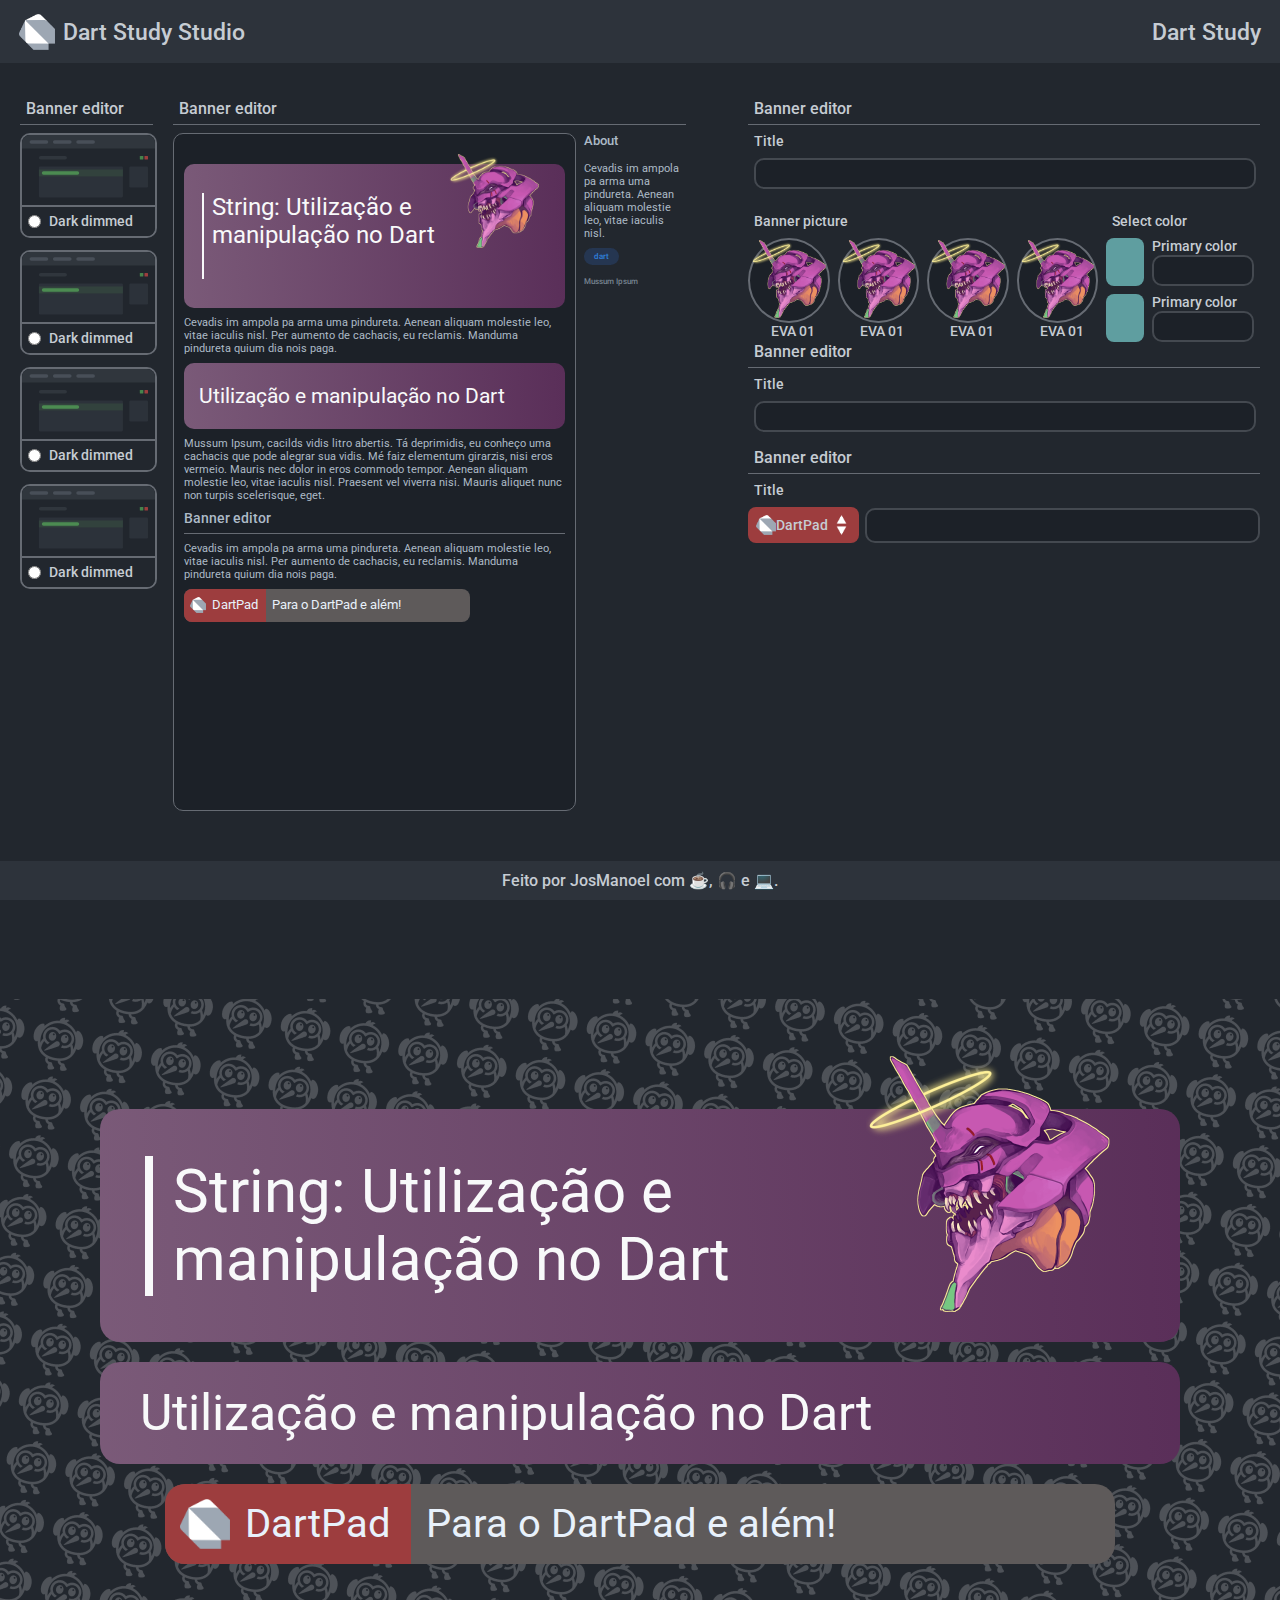
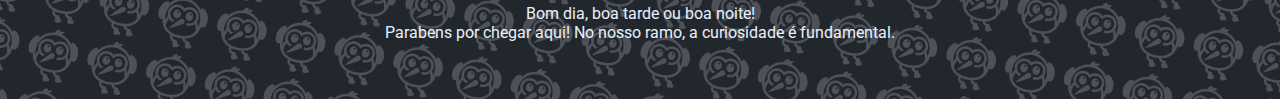
==== index.html @ 4b58d29b "Initial site" ====
<!DOCTYPE html>
<html lang="pt-BR">
<head>
    <meta charset="UTF-8">
    <meta http-equiv="X-UA-Compatible" content="IE=edge">
    <meta name="viewport" content="width=device-width, initial-scale=1.0">
    <title>Dart Study Studio</title>

    <script src="/script.js"></script>
    <script src="https://html2canvas.hertzen.com/dist/html2canvas.min.js"></script>
    <script src="https://code.jquery.com/jquery-3.6.0.min.js" 
            integrity="sha256-/xUj+3OJU5yExlq6GSYGSHk7tPXikynS7ogEvDej/m4=" 
            crossorigin="anonymous">
    </script>

    <link rel="stylesheet" href="/style.css">
</head>
<body>
    <div class="container">
        <header>
            <div class="navbar__title-container">
                <img class="navbar__icon" src="/assets/icons/dart.png">
                <h1 class="navbar__title">Dart Study Studio</h1>
            </div>

            <button class="navbar__button">
                <h1 class="navbar__title">Dart Study</h1>
            </button>
        </header>

        <home>
            <div class="editor">
                <div class="editor__viewport">
                    <div class="viewport__themes">
                        <h2 class="formulary__title">Banner editor</h2>
                        <div class="theme__container">
                            <div class="theme">
                                <img src="/assets/themes/theme_dark_dimmed_preview.svg" alt="dark dimmed" class="theme__preview">
                                
                                <div class="theme__select">
                                    <input type="radio" class="select__input">
                                    <h3 class="select__title">Dark dimmed</h3>
                                </div>
                            </div>
    
                            <div class="theme">
                                <img src="/assets/themes/theme_dark_dimmed_preview.svg" alt="dark dimmed" class="theme__preview">
    
                                <div class="theme__select">
                                    <input type="radio" class="select__input">
                                    <h3 class="select__title">Dark dimmed</h3>
                                </div>
                            </div>
    
                            <div class="theme">
                                <img src="/assets/themes/theme_dark_dimmed_preview.svg" alt="dark dimmed" class="theme__preview">
                                
                                <div class="theme__select">
                                    <input type="radio" class="select__input">
                                    <h3 class="select__title">Dark dimmed</h3>
                                </div>
                            </div>
    
                            <div class="theme">
                                <img src="/assets/themes/theme_dark_dimmed_preview.svg" alt="dark dimmed" class="theme__preview">
    
                                <div class="theme__select">
                                    <input type="radio" class="select__input">
                                    <h3 class="select__title">Dark dimmed</h3>
                                </div>
                            </div>
                        </div>
                    </div>
                    
                    <div class="viewport__preview">
                        <h2 class="formulary__title">Banner editor</h2>

                        <div class="preview__container">
                            <div class="preview">

                                <div class="preview-banner__container">
                                    
                                    <div class="preview-banner__background">
                                        <div class="preview-banner__paragraph"></div>
                                        
                                        <div class="preview-banner__title-container">
                                            <h1 class="preview-banner__title">
                                                String: Utilização e manipulação no Dart 
                                            </h1>
                                        </div>

                                        <div class="preview-banner__image">
                                            <img src="/assets/images/Pic_banner_EVA01.png" alt="">
                                        </div>
                                    </div>
                                </div>
    
                                <p class="preview__fake-text">
                                    Cevadis im ampola pa arma uma pindureta. Aenean aliquam molestie leo, vitae iaculis nisl. Per aumento de cachacis, eu reclamis. Manduma pindureta quium dia nois paga.
                                </p>
    
                                <div class="preview-title__container">
                                    <div class="preview-title__background">
                                        <h1 class="preview-title__text">
                                            Utilização e manipulação no Dart
                                        </h1>
                                    </div>
                                </div>
    
                                <p class="preview__fake-text">
                                    Mussum Ipsum, cacilds vidis litro abertis. Tá deprimidis, eu conheço uma cachacis que pode alegrar sua vidis. Mé faiz elementum girarzis, nisi eros vermeio. Mauris nec dolor in eros commodo tempor. Aenean aliquam molestie leo, vitae iaculis nisl. Praesent vel viverra nisi. Mauris aliquet nunc non turpis scelerisque, eget.
                                </p>

                                <h3 class="preview__fake-title">Banner editor</h3>
    
                                <p class="preview__fake-text">
                                    Cevadis im ampola pa arma uma pindureta. Aenean aliquam molestie leo, vitae iaculis nisl. Per aumento de cachacis, eu reclamis. Manduma pindureta quium dia nois paga.
                                </p>
    
                                <div class="preview-shield__container">
                                    <div class="preview-shield__tech-background">
                                        <img src="/assets/icons/dart.png" alt="" class="preview-shield__icon">
                
                                        <h3 class="preview-shield__title">DartPad</h3>
                                    </div>
                
                                    <div class="preview-shield__text">
                                        <h3 class="preview-shield__title">Para o DartPad e além!</h3>
                                    </div>
                                </div>
                            </div>
    
                            <div class="preview__fake-block">
                                <h3 class="fake-block__title">About</h3>

                                <p class="preview__fake-text">
                                    Cevadis im ampola pa arma uma pindureta. Aenean aliquam molestie leo, vitae iaculis nisl.
                                </p>

                                <div class="fake-block__tag">
                                    dart
                                </div>

                                <h4 class="fake-block__ipsum-name">Mussum Ipsum</h4>
                            </div>
                        </div>
                    </div>
                </div>

                <div class="editor__formulary">
                    <div class="formulary">
                        <h2 class="formulary__title">Banner editor</h2>

                        <h3 class="formulary__subtitle">Title</h3>

                        <input type="text" class="formulary__input"/> 

                        <div class="formulary__container">
                            <div class="formulary__banner-theme">
                                <h3 class="formulary__subtitle">Banner picture</h3>

                                <div class="formulary__container">
                                    <button>
                                        <div class="banner-theme">
                                            <img src="/assets/images/Pic_banner_EVA01.png" alt="eva" class="banner-theme__picture">
                                        </div>

                                        <h3>EVA 01</h3>
                                    </button>
                                    <button>
                                        <div class="banner-theme">
                                            <img src="/assets/images/Pic_banner_EVA01.png" alt="eva" class="banner-theme__picture">
                                        </div>

                                        <h3>EVA 01</h3>
                                    </button>
                                    <button>
                                        <div class="banner-theme">
                                            <img src="/assets/images/Pic_banner_EVA01.png" alt="eva" class="banner-theme__picture">
                                        </div>

                                        <h3>EVA 01</h3>
                                    </button>
                                    <button>
                                        <div class="banner-theme">
                                            <img src="/assets/images/Pic_banner_EVA01.png" alt="eva" class="banner-theme__picture">
                                        </div>

                                        <h3>EVA 01</h3>
                                    </button>
                                </div>
                            </div>

                            <div class="formulary__banner-theme">
                                <h3 class="formulary__subtitle">Select color</h3>

                                <div class="banner-theme__color">
                                    <div class="color__preview"></div>

                                    <div class="color__container">
                                        <h3>Primary color</h3>

                                        <input type="text" class="color__formulary"/> 
                                    </div>
                                </div>

                                <div class="banner-theme__color">
                                    <div class="color__preview"></div>

                                    <div class="color__container">
                                        <h3>Primary color</h3>

                                        <input type="text" class="color__formulary"/> 
                                    </div>
                                </div>
                            </div>
                        </div>
                    </div>

                    <div class="formulary">
                        <h2 class="formulary__title">Banner editor</h2>

                        <h3 class="formulary__subtitle">Title</h3>

                        <input type="text" class="formulary__input"/> 
                    </div>

                    <div class="formulary">
                        <h2 class="formulary__title">Banner editor</h2>

                        <h3 class="formulary__subtitle">Title</h3>

                        <div class="formulary__shield">
                            <button>
                                <img class="icon--dart" src="/assets/icons/dart.png">

                                <h3>DartPad</h3>

                                <img class="icon--menu" src="/assets/icons/open_menu.png">
                            </button>

                            <input type="text" class="formulary__input"/> 
                        </div>
                    </div>
                </div>
            </div>

            <div class="render">
                <div class="render-banner__container">
                    <div class="render-banner__image">
                        <img src="/assets/images/Pic_banner_EVA01.png" alt="">
                    </div>
                    <div class="render-banner__background">
                        <div class="render-banner__paragraph"></div>
                        
                        <div class="render-banner__title-container">
                            <h1 class="render-banner__title">
                                String: Utilização e manipulação no Dart 
                            </h1>
                        </div>
                    </div>
                </div>

                <div class="render-background"></div>

                <div class="render-title__container">
                    <div class="render-title__background">
                        <h1 class="render-title__text">
                            Utilização e manipulação no Dart
                        </h1>
                    </div>
                </div>

                <div class="render-background"></div>

                <div class="render-shield__container">
                    <div class="render-shield__tech-background">
                        <img src="/assets/icons/dart.png" alt="" class="render-shield__icon">

                        <h3 class="render-shield__title">DartPad</h3>
                    </div>

                    <div class="render-shield__text">
                        <h3 class="render-shield__title">Para o DartPad e além!</h3>
                    </div>
                </div>

                <div class="render-message">
                    <p>Bom dia, boa tarde ou boa noite!</p>

                    <p>Parabens por chegar aqui! No nosso ramo, a curiosidade é fundamental.</p>
                </div>
            </div>
        </home>

        <footer>
            <h2>Feito por JosManoel com ☕, 🎧 e 💻.</h2>
        </footer>
    </div>
</body>
</html>
---- style.css ----
@import url('https://fonts.googleapis.com/css2?family=Roboto:wght@100;300;400;500;700&display=swap');

*{
    margin: 0;
    padding: 0;
    border: 0;
    font-family: 'Roboto', sans-serif;
}

button{
    cursor: pointer;
    background: none;
}

h1{
    font-size: 1.1rem;
    font-weight: 500;
}

h2{
    font-size: 1rem;
    font-weight: 500;
}

h3{
    font-size: .9rem;
    font-weight: 500;
}

h4{
    font-size: .8rem;
    font-weight: 500;
}

html, body{
    width: 100%;
    /* overflow: hidden;  */
    /* o overflow sera mantido para apagar a imagem que sera renderizada abaixo do layout */
}

header{
    width: 100%;
    height: 4vh;
    padding-top: 1.5vh;
    padding-bottom: 1.5vh;
    align-items: center;
    display: flex;
    background-color:#2D333B;
}

header h1{
    color: #C6CCD3;
}

.navbar__title-container{
    display: flex;
    margin-left: 1.5vw;
    align-items: center;
}

.navbar__title{
    font-size: 2.5vh;
    font-weight: 500;
}

.navbar__icon{
    height: 4vh;
    margin-right: 0.6vw;
}

.navbar__button{
    margin-left: auto;
    margin-right: 1.5vw;
}

/*##########################################*/
/*##########################################*/

home{
    min-height: 100%;
    display: flex;
    flex-direction: column;
}

.editor{
    height: 100vh;
    padding-top: 4vh;
    display: flex;
    align-items:center;
    justify-content: space-between;
    background-color: #22272E;
}

.editor__viewport{
    width: 52%;
    height: 100%;
    display: flex;
    justify-content: space-between;
    margin-left: 20px;
}

.viewport__themes{
    height: 100%;
    width: 20%;
    display: flex;
    flex-direction: column;
}

.theme{
    width: 100%;
    height: auto;
    display: flex;
    flex-direction: column;
    margin-bottom: 12px;
    border: 2px solid #666B73;
    border-radius: 10px;
    overflow: hidden;
}

.theme__container{
    margin-top: 8px;
}

.theme__preview{
    width: 100%;
}

.theme__select{
    height: 100%;
    display: flex;
    background-color: #22272E;
    align-items: center;
    padding: 6px;
    border-top: 2px solid #666B73;
}

.select__input{
    margin-right: 8px;
}

.select__title{
    color: #C6CCD3;
}

.viewport__preview{
    height: 100%;
    width: 77%;
    display: flex;
    flex-direction: column;
}

.preview{
    background-color: #1C2128;
    margin-top: 8px;
    height: 75%;
    width: 75%;
    border: 1px solid #666B73;
    border-radius: 10px;
    overflow: hidden;
    padding: 10px;
}

.preview__container{
    height: 100%;
    width: 100%;
    display: flex;
}

.preview__fake-block{
    height: 20%;
    margin-top: 8px;
    width: 20%;
    margin-left: 8px;

}

.preview__fake-title{
    border-bottom: 1px solid #666B73;
    padding-bottom: 6px;
    color: #ADBAC7;
    width: 100%;
}

.preview__fake-text{
    width: 100%;
    color: #ADBAC7;
    font-size: .7rem;
    margin-top: 8px;
    margin-bottom: 8px;
    font-weight: 400;
}

.fake-block__title{
    padding-bottom: 6px;
    color: #ADBAC7;
    width: 100%;
    font-size: .8rem;
}

.fake-block__tag{
    background-color: #253651;
    padding: 4px;
    color: #2E7CD5;
    border-radius: 60px;
    display: flex;
    align-items: center;
    justify-content: center;
    font-size: .5rem;
    padding-left: 10px;
    padding-right: 10px;
    width: min-content;
    font-weight: 600;
}

.fake-block__ipsum-name{
    color: #768390;
    font-size: .5rem;
    margin-top: 12px;
}

.preview-banner__container{
    width: 100%;
    height: 22%;
    display: flex;
    margin-top: 20px;
}

.preview-banner__background{
    width: 100%;
    height: 100%;
    background: linear-gradient(267.59deg, #582C57 -5.85%, #7B5B79 102.4%);
    border-radius: 10px;
    margin-bottom: 0;
    display: flex;
    align-items: center;
}

.preview-banner__image{
    width: 45%;
    height: 100%;
    margin-bottom:20px;
    margin-right: 24px;
}

.preview-banner__image img{
    width: 100%;
}

.preview-banner__paragraph{
    width: 1%;
    height: 60%;
    margin-left: 18px;
    background: #F8F9FA;
}

.preview-banner__title-container{
    height: 60%;
    margin-left: 8px;
    align-items: center;
}

.preview-banner__title{
    font-weight: 400;
    font-size: 1.5rem;
    color: #F8F9FA;
}

.preview-title__container{
    width: 100%;
    height: 10%;
}

.preview-title__background{
    width: 100%;
    height: 100%;
    background: linear-gradient(267.59deg, #582C57 -5.85%, #7B5B79 102.4%);
    border-radius: 10px;
    margin-bottom: 0;
    display: flex;
    align-items: center;
}

.preview-title__text{
    font-weight: 400;
    font-size: 1.3rem;
    color: #F8F9FA;
    margin-left: 15px;
    line-height: 60px;
    color: #F8F9FA;
}

.preview-shield__container{
    width: 75%;
    height: 5%;
    background-color: #5E5A5A;
    border-radius: 8px;
    overflow: hidden;
    display: flex;
}

.preview-shield__icon{
    height: 16px;
    margin-left: 6px;
}

.preview-shield__title{
    font-weight: 400;
    margin-left: 6px;
    margin-right: 8px;
    font-size: .8rem;
    line-height: 60px;
    color: #E8F1FB;
}

.preview-shield__tech-background{
    height: 100%;
    background-color: #9D3D3E;
    display: flex;
    align-items: center;
}

.preview-shield__text{
    width: 100%;
    display: flex;
    align-items: center;
}

.editor__formulary{
    width: 40%;
    height: 100%;
    flex-direction: column;
    display: flex;
    margin-right: 20px;
    color: #C6CCD3;
}

.formulary{
    width: 100%;
}

.formulary__title{
    border-bottom: 1px solid #666B73;
    padding-bottom: 6px;
    padding-left: 6px;
    color: #C6CCD3;
}

.formulary__subtitle{
    margin-left: 6px;
    margin-top: 8px;
    margin-bottom: 8px;
}

.formulary__input{
    background-color: #1C2128;
    border: 2px solid #444950;
    border-radius: 10px;
    width: 95%;
    padding: 6px;
    margin-left: 6px;
    margin-bottom: 16px;
}

.formulary__container{
    display: flex;
    width: 100%;
}

.formulary__banner-theme{
    width: 70%;
    height: auto;
}

.formulary__banner-theme h3{
    color: #C6CCD3;
}

.formulary__banner-theme:last-child{
    width: 30%;
    display: flex;
    flex-direction: column;
    justify-content: space-between;
}

.banner-theme{
    background-color: #1C2128;
    border: 2px solid #666B73;
    border-radius: 100%;
    margin-right: 8px;
}

.banner-theme__picture{
    width: 100%;
}

.banner-theme__color{
    display: flex;
    align-items: center;
    height: 100%;
}

.banner-theme__color:last-child{
    margin-top: 8px;
}

.color__preview{
    background-color: cadetblue;
    height: 100%;
    width: 30%;
    border-radius: 8px;
}

.color__container{
    width: 70%;
    height: 100%;
    display: flex;
    flex-direction: column;
    justify-content: space-between;
    margin-left: 8px;
}

.color__formulary{
    background-color: #1C2128;
    border: 2px solid #444950;
    border-radius: 10px;
    max-width: 80%;
    padding: 6px;
}

.formulary__shield{
    display: flex;
    align-items: center;
}

.formulary__shield button{
    background-color: #9D3D3E;
    padding: 8px;
    border-radius: 8px;
    display: flex;
    align-items: center;
    justify-content: center;
    color: #C6CCD3;
}

.icon--menu{
    margin-left: 8px;
    height: 14px;
    margin-right: 4px;
}

.formulary__shield img{
    height: 20px;
}

.formulary__shield .formulary__input{
    margin-bottom: 0px;
    padding: 8px;
}

.render{
    bottom: 0;
    height: 700px;
    display: flex;
    flex-direction: column;
    align-items: center;
    justify-content: center;
    background-image: url(/assets/images/background-render.png);
}

.render-background{
    height: 20px;
    width: 40px;
}

.render-banner__container{
    width: 1080px;
    height: 286px;
    display: flex;
    align-items: flex-end;
}

.render-banner__background{
    width: 1080px;
    height: 233px;
    background: linear-gradient(267.59deg, #582C57 -5.85%, #7B5B79 102.4%);
    border-radius: 20px;
    margin-bottom: 0;
    display: flex;
    align-items: center;
}

.render-banner__image{
    width: 256px;
    height: 256px;
    margin-bottom:30px;
    margin-left: 760px;
    position: absolute;
}

.render-banner__image img{
    width: 100%;
}

.render-banner__paragraph{
    width: 7.5px;
    height: 140px;
    margin-left: 45px;
    background: #F8F9FA;
}

.render-banner__title-container{
    width: 650px;
    height: 140px;
    margin-left: 20px;
    display: flex;
    align-items: center;
}

.render-banner__title{
    font-weight: 400;
    font-size: 60px;
    line-height: 68px;
    color: #F8F9FA;
}

.render-title__container{
    width: 1080px;
    height: 102px;
    display: flex;
    align-items: flex-end;
}

.render-title__background{
    width: 1080px;
    height: 102px;
    background: linear-gradient(267.59deg, #582C57 -5.85%, #7B5B79 102.4%);
    border-radius: 20px;
    margin-bottom: 0;
    display: flex;
    align-items: center;
}

.render-title__text{
    font-weight: 400;
    margin-left: 40px;
    font-size: 50px;
    line-height: 60px;
    color: #F8F9FA;
}

.render-shield__container{
    width: 950px;
    height: 80px;
    background-color: #5E5A5A;
    border-radius: 20px;
    overflow: hidden;
    display: flex;
}

.render-shield__icon{
    height: 50px;
    margin-left: 15px;
}

.render-shield__title{
    font-weight: 400;
    margin-left: 15px;
    margin-right: 20px;
    font-size: 40px;
    line-height: 60px;
    color: #E8F1FB;
}

.render-shield__tech-background{
    height: 100%;
    background-color: #9D3D3E;
    display: flex;
    align-items: center;
}

.render-shield__text{
    width: 100%;
    display: flex;
    align-items: center;
}

.render-message{
    margin-top: 40px;
    color: #E8F1FB;
    display: flex;
    flex-direction: column;
    align-items: center;
}

footer{
    align-items: center;
    background-color:#2D333B;
    width: 100%;
    align-items: center;
    justify-content: center;
    display: flex;
    position:absolute;
    bottom: 0;
    flex-direction: column;
}

footer h2{
    color: #C6CCD3;
    padding: 10px;
}
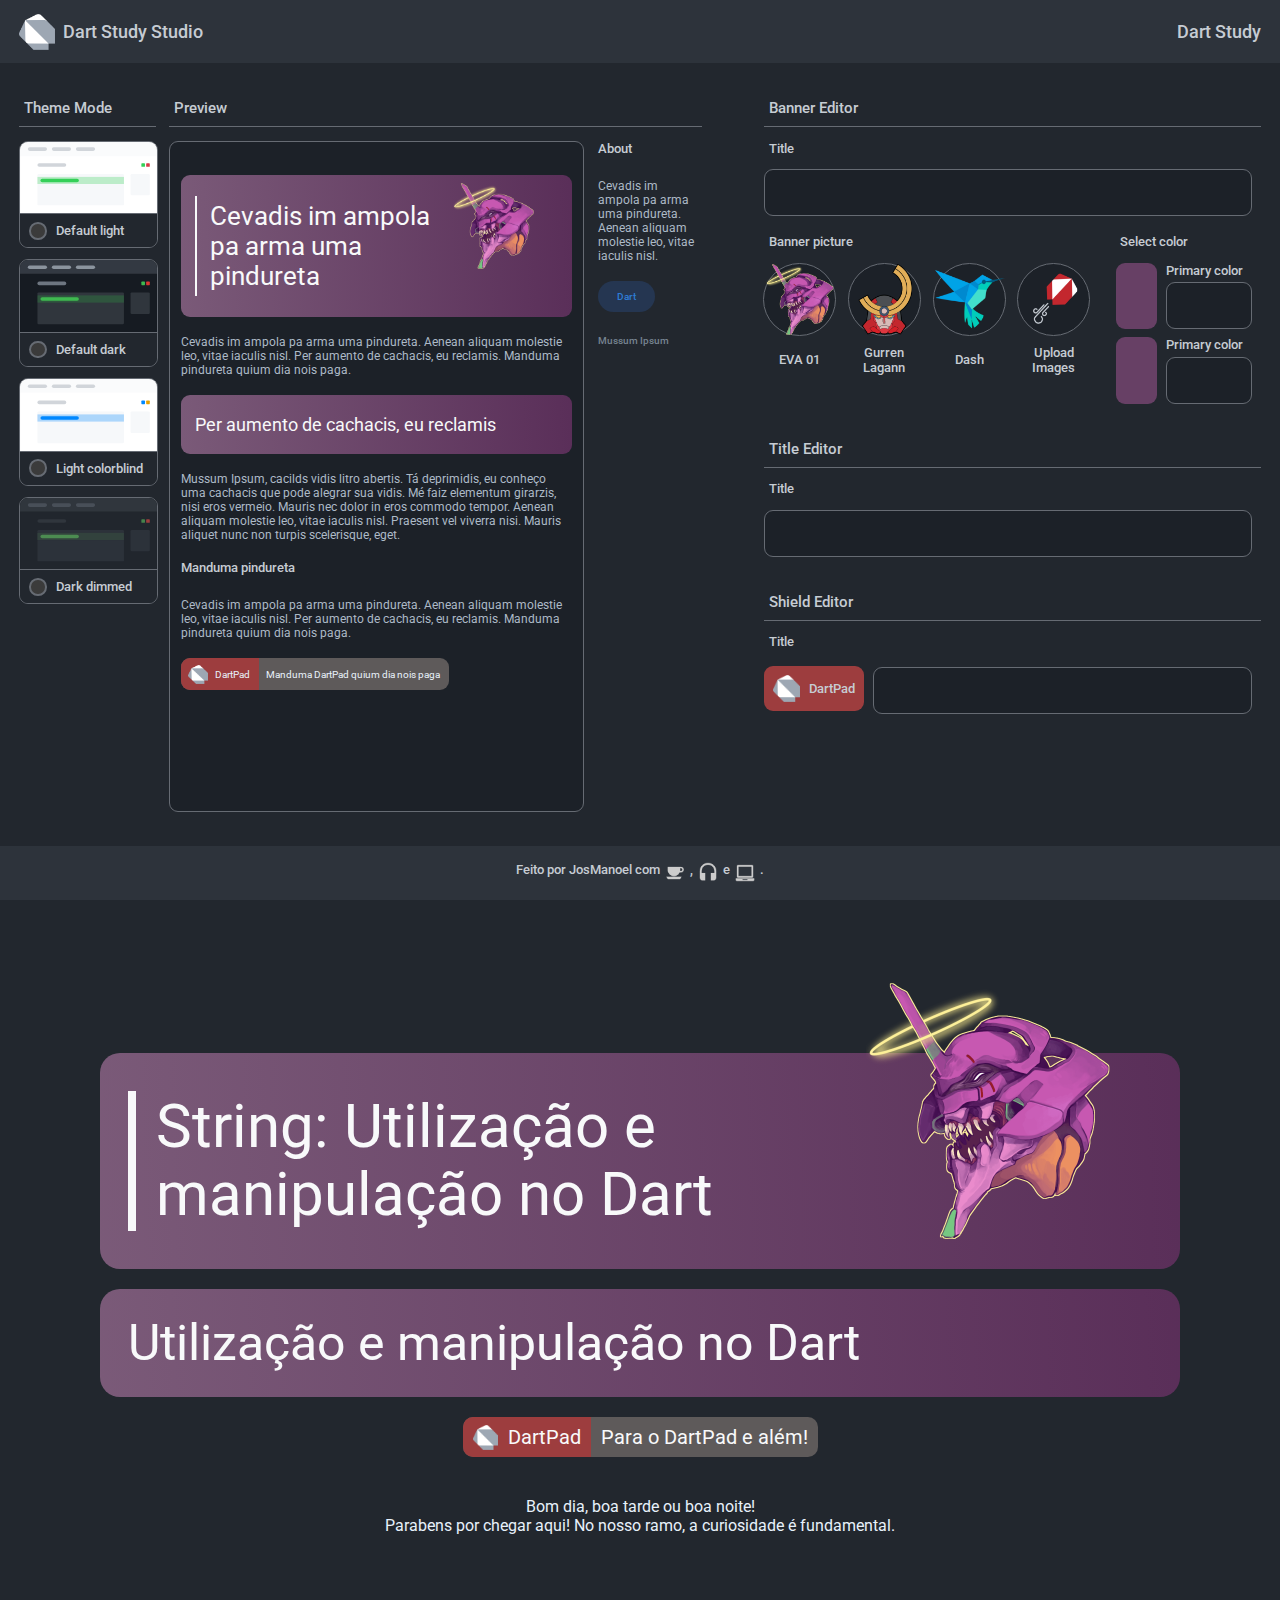
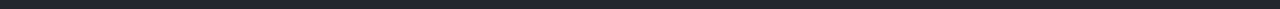
==== commit 9394a788: "Layout finished" ====
--- a/index.html
+++ b/index.html
@@ -18,13 +18,13 @@
 <body>
     <div class="container">
         <header>
-            <div class="navbar__title-container">
+            <div class="navbar__title-wrapper">
                 <img class="navbar__icon" src="/assets/icons/dart.png">
-                <h1 class="navbar__title">Dart Study Studio</h1>
+                <h1>Dart Study Studio</h1>
             </div>
 
             <button class="navbar__button">
-                <h1 class="navbar__title">Dart Study</h1>
+                <h1>Dart Study</h1>
             </button>
         </header>
 
@@ -32,60 +32,72 @@
             <div class="editor">
                 <div class="editor__viewport">
                     <div class="viewport__themes">
-                        <h2 class="formulary__title">Banner editor</h2>
-                        <div class="theme__container">
+                        <h2 class="formulary__title">Theme Mode</h2>
+                        <div class="themes__wrapper">
+                            <div class="theme">
+                                <img src="/assets/themes/theme_light_default_preview.svg" alt="dark dimmed" class="theme__preview">
+                                
+                                <div class="theme__select">
+                                    <input type="radio" id="theme1" class="select__input">
+                                    
+                                    <label for="theme1" class="select__input-label"></label>
+
+                                    <h3>Default light</h3>
+                                </div>
+                            </div>
+
+                            <div class="theme">
+                                <img src="/assets/themes/theme_dark_default_preview.svg" alt="dark dimmed" class="theme__preview">
+                                
+                                <div class="theme__select">
+                                    <input type="radio" id="theme3" class="select__input">
+                                    
+                                    <label for="theme3" class="select__input-label"></label>
+
+                                    <h3>Default dark</h3>
+                                </div>
+                            </div>
+    
+                            <div class="theme">
+                                <img src="/assets/themes/theme_light_colorblind_preview.svg" alt="dark dimmed" class="theme__preview">
+    
+                                <div class="theme__select">
+                                    <input type="radio" id="theme2" class="select__input">
+                                    
+                                    <label for="theme2" class="select__input-label"></label>
+
+                                    <h3>Light colorblind</h3>
+                                </div>
+                            </div>
+    
                             <div class="theme">
                                 <img src="/assets/themes/theme_dark_dimmed_preview.svg" alt="dark dimmed" class="theme__preview">
-                                
+    
                                 <div class="theme__select">
-                                    <input type="radio" class="select__input">
-                                    <h3 class="select__title">Dark dimmed</h3>
-                                </div>
-                            </div>
-    
-                            <div class="theme">
-                                <img src="/assets/themes/theme_dark_dimmed_preview.svg" alt="dark dimmed" class="theme__preview">
-    
-                                <div class="theme__select">
-                                    <input type="radio" class="select__input">
-                                    <h3 class="select__title">Dark dimmed</h3>
-                                </div>
-                            </div>
-    
-                            <div class="theme">
-                                <img src="/assets/themes/theme_dark_dimmed_preview.svg" alt="dark dimmed" class="theme__preview">
-                                
-                                <div class="theme__select">
-                                    <input type="radio" class="select__input">
-                                    <h3 class="select__title">Dark dimmed</h3>
-                                </div>
-                            </div>
-    
-                            <div class="theme">
-                                <img src="/assets/themes/theme_dark_dimmed_preview.svg" alt="dark dimmed" class="theme__preview">
-    
-                                <div class="theme__select">
-                                    <input type="radio" class="select__input">
-                                    <h3 class="select__title">Dark dimmed</h3>
+                                    <input type="radio" id="theme4" class="select__input">
+                                    
+                                    <label for="theme4" class="select__input-label"></label>
+
+                                    <h3>Dark dimmed</h3>
                                 </div>
                             </div>
                         </div>
                     </div>
                     
                     <div class="viewport__preview">
-                        <h2 class="formulary__title">Banner editor</h2>
-
-                        <div class="preview__container">
+                        <h2 class="formulary__title">Preview</h2>
+
+                        <div class="preview__wrapper">
                             <div class="preview">
 
-                                <div class="preview-banner__container">
+                                <div class="preview-banner__wrapper">
                                     
                                     <div class="preview-banner__background">
                                         <div class="preview-banner__paragraph"></div>
                                         
-                                        <div class="preview-banner__title-container">
+                                        <div class="preview-banner__title-wrapper">
                                             <h1 class="preview-banner__title">
-                                                String: Utilização e manipulação no Dart 
+                                                Cevadis im ampola pa arma uma pindureta
                                             </h1>
                                         </div>
 
@@ -95,53 +107,51 @@
                                     </div>
                                 </div>
     
-                                <p class="preview__fake-text">
+                                <p class="preview__paragraph">
                                     Cevadis im ampola pa arma uma pindureta. Aenean aliquam molestie leo, vitae iaculis nisl. Per aumento de cachacis, eu reclamis. Manduma pindureta quium dia nois paga.
                                 </p>
     
-                                <div class="preview-title__container">
+                                <div class="preview-title__wrapper">
                                     <div class="preview-title__background">
                                         <h1 class="preview-title__text">
-                                            Utilização e manipulação no Dart
+                                            Per aumento de cachacis, eu reclamis
                                         </h1>
                                     </div>
                                 </div>
     
-                                <p class="preview__fake-text">
+                                <p class="preview__paragraph">
                                     Mussum Ipsum, cacilds vidis litro abertis. Tá deprimidis, eu conheço uma cachacis que pode alegrar sua vidis. Mé faiz elementum girarzis, nisi eros vermeio. Mauris nec dolor in eros commodo tempor. Aenean aliquam molestie leo, vitae iaculis nisl. Praesent vel viverra nisi. Mauris aliquet nunc non turpis scelerisque, eget.
                                 </p>
 
-                                <h3 class="preview__fake-title">Banner editor</h3>
-    
-                                <p class="preview__fake-text">
+                                <h3 class="preview__subtitle">Manduma pindureta</h3>
+    
+                                <p class="preview__paragraph">
                                     Cevadis im ampola pa arma uma pindureta. Aenean aliquam molestie leo, vitae iaculis nisl. Per aumento de cachacis, eu reclamis. Manduma pindureta quium dia nois paga.
                                 </p>
     
-                                <div class="preview-shield__container">
+                                <div class="preview-shield__wrapper">
                                     <div class="preview-shield__tech-background">
                                         <img src="/assets/icons/dart.png" alt="" class="preview-shield__icon">
                 
                                         <h3 class="preview-shield__title">DartPad</h3>
                                     </div>
                 
-                                    <div class="preview-shield__text">
-                                        <h3 class="preview-shield__title">Para o DartPad e além!</h3>
-                                    </div>
-                                </div>
-                            </div>
-    
-                            <div class="preview__fake-block">
-                                <h3 class="fake-block__title">About</h3>
-
-                                <p class="preview__fake-text">
+                                    <h3 class="preview-shield__title">Manduma DartPad  quium dia nois paga</h3>
+                                </div>
+                            </div>
+    
+                            <div class="preview__sidebar-wraper">
+                                <h3 class="preview__subtitle">About</h3>
+
+                                <p class="preview__paragraph">
                                     Cevadis im ampola pa arma uma pindureta. Aenean aliquam molestie leo, vitae iaculis nisl.
                                 </p>
 
-                                <div class="fake-block__tag">
-                                    dart
-                                </div>
-
-                                <h4 class="fake-block__ipsum-name">Mussum Ipsum</h4>
+                                <div class="sidebar__tag">
+                                    Dart
+                                </div>
+
+                                <h4 class="sidebar__ipsum-name">Mussum Ipsum</h4>
                             </div>
                         </div>
                     </div>
@@ -149,68 +159,85 @@
 
                 <div class="editor__formulary">
                     <div class="formulary">
-                        <h2 class="formulary__title">Banner editor</h2>
-
+                        <h2 class="formulary__title">Banner Editor</h2>
+                        
                         <h3 class="formulary__subtitle">Title</h3>
 
-                        <input type="text" class="formulary__input"/> 
-
-                        <div class="formulary__container">
+                        <div class="formulary__wrapper">
+                            <input type="text" class="formulary__input"/> 
+                        </div>
+            
+                        <div class="formulary__wrapper">
                             <div class="formulary__banner-theme">
                                 <h3 class="formulary__subtitle">Banner picture</h3>
 
-                                <div class="formulary__container">
-                                    <button>
+                                <div class="formulary__wrapper">
+                                    <button class="banner-theme__select-theme">
                                         <div class="banner-theme">
                                             <img src="/assets/images/Pic_banner_EVA01.png" alt="eva" class="banner-theme__picture">
                                         </div>
 
-                                        <h3>EVA 01</h3>
+                                        <div class="banner-theme__text-wrapper">
+                                            <h3>EVA 01</h3>
+                                        </div>
                                     </button>
-                                    <button>
+
+                                    <button class="banner-theme__select-theme">
                                         <div class="banner-theme">
-                                            <img src="/assets/images/Pic_banner_EVA01.png" alt="eva" class="banner-theme__picture">
-                                        </div>
-
-                                        <h3>EVA 01</h3>
+                                            <img src="/assets/images/Pic_banner_Gurren_Lagann.png" alt="eva" class="banner-theme__picture">
+                                        </div>
+
+                                        <div class="banner-theme__text-wrapper">
+                                            <h3>Gurren Lagann</h3>
+                                        </div>
                                     </button>
-                                    <button>
+
+                                    <button class="banner-theme__select-theme">
                                         <div class="banner-theme">
-                                            <img src="/assets/images/Pic_banner_EVA01.png" alt="eva" class="banner-theme__picture">
-                                        </div>
-
-                                        <h3>EVA 01</h3>
+                                            <img src="/assets/images/Pic_banner_Dash.png" alt="eva" class="banner-theme__picture">
+                                        </div>
+
+                                        <div class="banner-theme__text-wrapper">
+                                            <h3>Dash</h3>
+                                        </div>
                                     </button>
-                                    <button>
+
+                                    <button class="banner-theme__select-theme">
                                         <div class="banner-theme">
-                                            <img src="/assets/images/Pic_banner_EVA01.png" alt="eva" class="banner-theme__picture">
-                                        </div>
-
-                                        <h3>EVA 01</h3>
+                                            <img src="/assets/images/Dart_upload.png" alt="eva" class="banner-theme__picture">
+                                        </div>
+
+                                        <div class="banner-theme__text-wrapper">
+                                            <h3>Upload Images</h3>
+                                        </div>
                                     </button>
                                 </div>
                             </div>
 
-                            <div class="formulary__banner-theme">
+                            <div class="formulary__banner-color">
                                 <h3 class="formulary__subtitle">Select color</h3>
 
-                                <div class="banner-theme__color">
-                                    <div class="color__preview"></div>
-
-                                    <div class="color__container">
+                                <div class="banner-color">
+                                    <div class="banner-color__preview"></div>
+
+                                    <div class="color__wrapper">
                                         <h3>Primary color</h3>
 
-                                        <input type="text" class="color__formulary"/> 
-                                    </div>
-                                </div>
-
-                                <div class="banner-theme__color">
-                                    <div class="color__preview"></div>
-
-                                    <div class="color__container">
+                                        <div class="formulary__wrapper">
+                                            <input type="text" class="formulary__input"/> 
+                                        </div>
+                                    </div>
+                                </div>
+
+                                <div class="banner-color">
+                                    <div class="banner-color__preview"></div>
+
+                                    <div class="color__wrapper">
                                         <h3>Primary color</h3>
 
-                                        <input type="text" class="color__formulary"/> 
+                                        <div class="formulary__wrapper">
+                                            <input type="text" class="formulary__input"/> 
+                                        </div>
                                     </div>
                                 </div>
                             </div>
@@ -218,15 +245,17 @@
                     </div>
 
                     <div class="formulary">
-                        <h2 class="formulary__title">Banner editor</h2>
+                        <h2 class="formulary__title">Title Editor</h2>
 
                         <h3 class="formulary__subtitle">Title</h3>
 
-                        <input type="text" class="formulary__input"/> 
+                        <div class="formulary__wrapper">
+                            <input type="text" class="formulary__input"/> 
+                        </div>
                     </div>
 
                     <div class="formulary">
-                        <h2 class="formulary__title">Banner editor</h2>
+                        <h2 class="formulary__title">Shield Editor</h2>
 
                         <h3 class="formulary__subtitle">Title</h3>
 
@@ -236,10 +265,12 @@
 
                                 <h3>DartPad</h3>
 
-                                <img class="icon--menu" src="/assets/icons/open_menu.png">
                             </button>
 
-                            <input type="text" class="formulary__input"/> 
+                            <div class="formulary__wrapper">
+                                <input type="text" class="formulary__input"/> 
+                                
+                            </div>
                         </div>
                     </div>
                 </div>
@@ -253,7 +284,7 @@
                     <div class="render-banner__background">
                         <div class="render-banner__paragraph"></div>
                         
-                        <div class="render-banner__title-container">
+                        <div class="render-banner__title-wrapper">
                             <h1 class="render-banner__title">
                                 String: Utilização e manipulação no Dart 
                             </h1>
@@ -294,7 +325,20 @@
         </home>
 
         <footer>
-            <h2>Feito por JosManoel com ☕, 🎧 e 💻.</h2>
+            <div class="footer__message">
+                <h3>Feito por JosManoel com</h3>
+                <img src="/assets/icons/coffe.png" class="footer__icon" alt="">
+
+                <h3>,</h3>
+                
+                <img src="/assets/icons/headset.png" class="footer__icon" alt="">
+
+                <h3>e</h3>
+
+                <img src="/assets/icons/laptop.png" class="footer__icon" alt="">
+
+                <h3>.</h3>
+            </div>
         </footer>
     </div>
 </body>
--- a/style.css
+++ b/style.css
@@ -13,29 +13,32 @@
 }
 
 h1{
-    font-size: 1.1rem;
+    font-size: 1.4vw;
     font-weight: 500;
+    color: #C6CCD3;
 }
 
 h2{
-    font-size: 1rem;
+    font-size: 1.2vw;
     font-weight: 500;
+    color: #C6CCD3;
 }
 
 h3{
-    font-size: .9rem;
+    font-size: 1vw;
     font-weight: 500;
+    color: #C6CCD3;
 }
 
 h4{
-    font-size: .8rem;
+    font-size: .8vw;
     font-weight: 500;
+    color: #C6CCD3;
 }
 
 html, body{
     width: 100%;
     /* overflow: hidden;  */
-    /* o overflow sera mantido para apagar a imagem que sera renderizada abaixo do layout */
 }
 
 header{
@@ -48,21 +51,6 @@
     background-color:#2D333B;
 }
 
-header h1{
-    color: #C6CCD3;
-}
-
-.navbar__title-container{
-    display: flex;
-    margin-left: 1.5vw;
-    align-items: center;
-}
-
-.navbar__title{
-    font-size: 2.5vh;
-    font-weight: 500;
-}
-
 .navbar__icon{
     height: 4vh;
     margin-right: 0.6vw;
@@ -73,18 +61,17 @@
     margin-right: 1.5vw;
 }
 
-/*##########################################*/
-/*##########################################*/
-
-home{
-    min-height: 100%;
-    display: flex;
-    flex-direction: column;
+.navbar__title-wrapper{
+    display: flex;
+    margin-left: 1.5vw;
+    align-items: center;
 }
 
 .editor{
-    height: 100vh;
+    height: 90vh;
     padding-top: 4vh;
+    padding-left: 1.5vw;
+    padding-right: 1.5vw;
     display: flex;
     align-items:center;
     justify-content: space-between;
@@ -92,384 +79,371 @@
 }
 
 .editor__viewport{
-    width: 52%;
+    width: 55%;
     height: 100%;
     display: flex;
     justify-content: space-between;
-    margin-left: 20px;
-}
-
-.viewport__themes{
-    height: 100%;
-    width: 20%;
-    display: flex;
-    flex-direction: column;
-}
+}
+
+.viewport__themes{width: 20%}
+
+.themes__wrapper{margin-top: 1.5vh}
 
 .theme{
     width: 100%;
-    height: auto;
-    display: flex;
-    flex-direction: column;
-    margin-bottom: 12px;
-    border: 2px solid #666B73;
-    border-radius: 10px;
+    margin-bottom: 1.2vh;
+    border: 0.1vw solid #666B73;
+    border-radius: 1vh;
     overflow: hidden;
-}
-
-.theme__container{
-    margin-top: 8px;
-}
-
-.theme__preview{
-    width: 100%;
-}
+    display: flex;
+    flex-direction: column;
+}
+
+.theme__preview{width: 100%}
 
 .theme__select{
     height: 100%;
-    display: flex;
+    padding: 1vh;
+    border-top: 0.1vw solid #666B73;
+    display: flex;
+    align-items: center;
     background-color: #22272E;
-    align-items: center;
-    padding: 6px;
-    border-top: 2px solid #666B73;
 }
 
 .select__input{
-    margin-right: 8px;
-}
-
-.select__title{
-    color: #C6CCD3;
-}
-
-.viewport__preview{
-    height: 100%;
-    width: 77%;
-    display: flex;
-    flex-direction: column;
+    display: none;
+    position: absolute;
+}
+
+.select__input-label{
+    margin-left: 1vh;
+    margin-right: 2vh;
+    display: flex;
+    align-items: center;
+    justify-content: center;
+}
+
+.select__input + .select__input-label{
+    cursor: pointer;
+    position: relative;
+}
+
+.select__input + .select__input-label::before{
+    width: 1.5vh;
+    height: 1.5vh;
+    content: '';
+    position: absolute;
+    border: 0.2vw solid #666B73;
+    border-radius: 50%;
+    background-color: #3B3B3B;
+}
+
+.select__input:checked + .select__input-label::before {
+    width: 1.5vh;
+    height: 1.5vh;
+    content: '';
+    border-radius: 50%;
+    background-color: #D1E6FF;;
+  }
+
+.viewport__preview{width: 78%}
+
+.preview__wrapper{
+    width: 100%;
+    height: 100%;
+    display: flex;
 }
 
 .preview{
+    width: 75%;
+    height: 80%;
+    padding: 1.2vh;
+    margin-top: 1.5vh;
+    border: 0.1vw solid #666B73;
+    border-radius: 1vh;
     background-color: #1C2128;
-    margin-top: 8px;
-    height: 75%;
-    width: 75%;
-    border: 1px solid #666B73;
-    border-radius: 10px;
-    overflow: hidden;
-    padding: 10px;
-}
-
-.preview__container{
-    height: 100%;
-    width: 100%;
-    display: flex;
-}
-
-.preview__fake-block{
-    height: 20%;
-    margin-top: 8px;
-    width: 20%;
-    margin-left: 8px;
-
-}
-
-.preview__fake-title{
-    border-bottom: 1px solid #666B73;
-    padding-bottom: 6px;
+}
+
+.preview__subtitle{
+    width: 100%;
+    padding-bottom: 0.6vh;
+}
+
+.preview__paragraph{
+    width: 100%;
+    margin-top: 2vh;
+    margin-bottom: 2vh;
+    font-size: 0.9vw;
+    font-weight: 400;
     color: #ADBAC7;
-    width: 100%;
-}
-
-.preview__fake-text{
-    width: 100%;
-    color: #ADBAC7;
-    font-size: .7rem;
-    margin-top: 8px;
-    margin-bottom: 8px;
-    font-weight: 400;
-}
-
-.fake-block__title{
-    padding-bottom: 6px;
-    color: #ADBAC7;
-    width: 100%;
-    font-size: .8rem;
-}
-
-.fake-block__tag{
-    background-color: #253651;
-    padding: 4px;
-    color: #2E7CD5;
-    border-radius: 60px;
-    display: flex;
-    align-items: center;
-    justify-content: center;
-    font-size: .5rem;
-    padding-left: 10px;
-    padding-right: 10px;
-    width: min-content;
-    font-weight: 600;
-}
-
-.fake-block__ipsum-name{
-    color: #768390;
-    font-size: .5rem;
-    margin-top: 12px;
-}
-
-.preview-banner__container{
+}
+
+/* SOLUÇÃO: CALCULAR COM JS */
+.preview-banner__wrapper{
     width: 100%;
     height: 22%;
-    display: flex;
-    margin-top: 20px;
+    margin-top: 2.5vh;
 }
 
 .preview-banner__background{
     width: 100%;
     height: 100%;
+    border-radius: 1vh;
+    margin-bottom: 0;
+    display: flex;
+    align-items: center;
     background: linear-gradient(267.59deg, #582C57 -5.85%, #7B5B79 102.4%);
-    border-radius: 10px;
-    margin-bottom: 0;
-    display: flex;
-    align-items: center;
 }
 
 .preview-banner__image{
     width: 45%;
-    height: 100%;
-    margin-bottom:20px;
-    margin-right: 24px;
-}
-
-.preview-banner__image img{
-    width: 100%;
-}
+    margin-right: 4vh;
+    margin-bottom: 4vh;
+}
+
+.preview-banner__image img{width: 100%}
 
 .preview-banner__paragraph{
     width: 1%;
+    height: 70%;
+    margin-left: 1.5vh;
+    background: #F8F9FA;
+}
+
+.preview-banner__title-wrapper{
     height: 60%;
-    margin-left: 18px;
-    background: #F8F9FA;
-}
-
-.preview-banner__title-container{
+    margin-left: 1.5vh;
+    display:flex;
+    align-items: center;
+}
+
+.preview-banner__title{
+    font-size: 2vw;
+    font-weight: 400;
+    color: #F8F9FA;
+}
+
+.preview-title__wrapper{
+    width: 100%;
+    height: 9%;
+}
+
+.preview-title__background{
+    width: 100%;
+    height: 100%;
+    border-radius: 1vh;
+    margin-bottom: 0;
+    display: flex;
+    align-items: center;
+    background: linear-gradient(267.59deg, #582C57 -5.85%, #7B5B79 102.4%);
+}
+
+.preview-title__text{
+    font-weight: 400;
+    margin-left: 1.5vh;
+    color: #F8F9FA;
+}
+
+.preview-shield__wrapper{
+    width: fit-content;
+    height: 5%;
+    border-radius: 1vh;
+    overflow: hidden;
+    display: flex;
+    align-items: center;
+    background-color: #5E5A5A;
+}
+
+.preview-shield__icon{
     height: 60%;
-    margin-left: 8px;
-    align-items: center;
-}
-
-.preview-banner__title{
-    font-weight: 400;
-    font-size: 1.5rem;
-    color: #F8F9FA;
-}
-
-.preview-title__container{
-    width: 100%;
-    height: 10%;
-}
-
-.preview-title__background{
-    width: 100%;
-    height: 100%;
-    background: linear-gradient(267.59deg, #582C57 -5.85%, #7B5B79 102.4%);
-    border-radius: 10px;
-    margin-bottom: 0;
-    display: flex;
-    align-items: center;
-}
-
-.preview-title__text{
-    font-weight: 400;
-    font-size: 1.3rem;
-    color: #F8F9FA;
-    margin-left: 15px;
-    line-height: 60px;
-    color: #F8F9FA;
-}
-
-.preview-shield__container{
-    width: 75%;
-    height: 5%;
-    background-color: #5E5A5A;
-    border-radius: 8px;
-    overflow: hidden;
-    display: flex;
-}
-
-.preview-shield__icon{
-    height: 16px;
-    margin-left: 6px;
+    margin-left: 0.8vh;
 }
 
 .preview-shield__title{
     font-weight: 400;
-    margin-left: 6px;
-    margin-right: 8px;
-    font-size: .8rem;
-    line-height: 60px;
+    margin-left: 0.8vh;
+    margin-right: 1vh;
+    font-size: 0.8vw;
     color: #E8F1FB;
 }
 
 .preview-shield__tech-background{
     height: 100%;
+    display: flex;
+    align-items: center;
     background-color: #9D3D3E;
-    display: flex;
-    align-items: center;
-}
-
-.preview-shield__text{
-    width: 100%;
-    display: flex;
-    align-items: center;
+}
+
+.preview__sidebar-wraper{
+    width: 20%;
+    margin-top: 1.5vh;
+    margin-left: 1.5vh;
+}
+
+.sidebar__tag{
+    width: min-content;
+    padding: 1vh;
+    padding-left: 1.5vw;
+    padding-right: 1.5vw;
+    border-radius: 6vh;
+    display: flex;
+    align-items: center;
+    justify-content: center;
+    color: #2E7CD5;
+    background-color: #253651;
+    font-size: 0.8vw;
+    font-weight: 500;
+}
+
+.sidebar__ipsum-name{
+    margin-top: 2.5vh;
+    color: #768390;
 }
 
 .editor__formulary{
     width: 40%;
     height: 100%;
-    flex-direction: column;
-    display: flex;
-    margin-right: 20px;
-    color: #C6CCD3;
 }
 
 .formulary{
     width: 100%;
+    margin-bottom: 4vh;
 }
 
 .formulary__title{
-    border-bottom: 1px solid #666B73;
-    padding-bottom: 6px;
-    padding-left: 6px;
-    color: #C6CCD3;
+    padding-left: 0.5vh;
+    padding-bottom: 1vh;
+    border-bottom: 0.1vw solid #666B73;
 }
 
 .formulary__subtitle{
-    margin-left: 6px;
-    margin-top: 8px;
-    margin-bottom: 8px;
+    margin-top: 1.5vh;
+    margin-left: 0.5vh;
+    margin-bottom: 1.5vh;
 }
 
 .formulary__input{
+    width: 100%;
+    height: 3vh;
+    padding: 1vh;
+    margin-right: 1vh;
+    border: 0.1vw solid #666B73;
+    border-radius: 1vh;
+    outline: 0;
+    color: #E8F1FB;
     background-color: #1C2128;
-    border: 2px solid #444950;
-    border-radius: 10px;
-    width: 95%;
-    padding: 6px;
-    margin-left: 6px;
-    margin-bottom: 16px;
-}
-
-.formulary__container{
-    display: flex;
-    width: 100%;
+}
+
+.formulary__wrapper{
+    width: 100%;
+    margin-top: 0.5vh;
+    display: flex;
 }
 
 .formulary__banner-theme{
     width: 70%;
-    height: auto;
-}
-
-.formulary__banner-theme h3{
-    color: #C6CCD3;
-}
-
-.formulary__banner-theme:last-child{
+    padding-right: 1vw;
+    margin-top: 0;
+}
+
+.banner-theme{
+    width: 100%;
+    height: 100%;
+    margin-bottom: 1vh;
+    display: flex;
+    align-items: center;
+    justify-content: center;
+    border: 0.1vw solid #666B73;
+    border-radius: 100%;
+    background-color: #1C2128;
+}
+
+.banner-theme__picture{
+    width: 100%;
+    height: 100%;
+}
+
+.banner-theme__select-theme{
+    display: flex;
+    margin-right: 1.5vh;
+    flex-direction: column;
+    align-items: center;
+    font-size: 10vh;
+}
+
+.banner-theme__text-wrapper{ 
+    height: 100%;
+    width: 100%;
+    font-size: 1vh;
+    display: flex;
+    justify-content: center;
+    align-items: center;
+}
+
+.formulary__banner-color{
     width: 30%;
     display: flex;
     flex-direction: column;
+}
+
+.banner-color{
+    height: 100%;
+    display: flex;
+    align-items: center;
+}
+
+.banner-color:last-child{margin-top: 8px;}
+
+.banner-color__preview{
+    width: 30%;
+    height: 100%;
+    border-radius: 1vh;
+    background-color: #674065;
+}
+
+.color__wrapper{
+    width: 70%;
+    height: 100%;
+    margin-left: 1vh;
+    display: flex;
+    flex-direction: column;
     justify-content: space-between;
 }
 
-.banner-theme{
-    background-color: #1C2128;
-    border: 2px solid #666B73;
-    border-radius: 100%;
-    margin-right: 8px;
-}
-
-.banner-theme__picture{
-    width: 100%;
-}
-
-.banner-theme__color{
-    display: flex;
-    align-items: center;
-    height: 100%;
-}
-
-.banner-theme__color:last-child{
-    margin-top: 8px;
-}
-
-.color__preview{
-    background-color: cadetblue;
-    height: 100%;
-    width: 30%;
-    border-radius: 8px;
-}
-
-.color__container{
-    width: 70%;
-    height: 100%;
-    display: flex;
-    flex-direction: column;
-    justify-content: space-between;
-    margin-left: 8px;
-}
-
-.color__formulary{
-    background-color: #1C2128;
-    border: 2px solid #444950;
-    border-radius: 10px;
-    max-width: 80%;
-    padding: 6px;
-}
-
 .formulary__shield{
     display: flex;
     align-items: center;
 }
 
 .formulary__shield button{
+    height: 100%;
+    padding: 1vh;
+    margin-right: 1vh;
+    border-radius: 1vh;
+    display: flex;
+    align-items: center;
+    justify-content: center;
     background-color: #9D3D3E;
-    padding: 8px;
-    border-radius: 8px;
-    display: flex;
-    align-items: center;
-    justify-content: center;
-    color: #C6CCD3;
-}
-
-.icon--menu{
-    margin-left: 8px;
-    height: 14px;
-    margin-right: 4px;
-}
-
-.formulary__shield img{
+}
+
+.icon--dart{
+    height: 3vh;
+    margin-right: 1vh;
+}
+
+.render{
+    height: 700px;
+    bottom: 0;
+    display: flex;
+    align-items: center;
+    justify-content: center;
+    flex-direction: column;
+    background-color: #22272E;
+}
+
+.render-background{
+    width: 40px;
     height: 20px;
-}
-
-.formulary__shield .formulary__input{
-    margin-bottom: 0px;
-    padding: 8px;
-}
-
-.render{
-    bottom: 0;
-    height: 700px;
-    display: flex;
-    flex-direction: column;
-    align-items: center;
-    justify-content: center;
-    background-image: url(/assets/images/background-render.png);
-}
-
-.render-background{
-    height: 20px;
-    width: 40px;
 }
 
 .render-banner__container{
@@ -481,12 +455,12 @@
 
 .render-banner__background{
     width: 1080px;
-    height: 233px;
+    height: 216px;
+    margin-bottom: 0;
+    border-radius: 20px;
+    display: flex;
+    align-items: center;
     background: linear-gradient(267.59deg, #582C57 -5.85%, #7B5B79 102.4%);
-    border-radius: 20px;
-    margin-bottom: 0;
-    display: flex;
-    align-items: center;
 }
 
 .render-banner__image{
@@ -497,18 +471,16 @@
     position: absolute;
 }
 
-.render-banner__image img{
-    width: 100%;
-}
+.render-banner__image img{width: 100%;}
 
 .render-banner__paragraph{
     width: 7.5px;
     height: 140px;
-    margin-left: 45px;
+    margin-left: 28px;
     background: #F8F9FA;
 }
 
-.render-banner__title-container{
+.render-banner__title-wrapper{
     width: 650px;
     height: 140px;
     margin-left: 20px;
@@ -517,65 +489,65 @@
 }
 
 .render-banner__title{
-    font-weight: 400;
     font-size: 60px;
+    font-weight: 400;
     line-height: 68px;
     color: #F8F9FA;
 }
 
 .render-title__container{
     width: 1080px;
-    height: 102px;
+    height: 108px;
     display: flex;
     align-items: flex-end;
 }
 
 .render-title__background{
+    height: 108px;
     width: 1080px;
-    height: 102px;
-    background: linear-gradient(267.59deg, #582C57 -5.85%, #7B5B79 102.4%);
     border-radius: 20px;
     margin-bottom: 0;
     display: flex;
     align-items: center;
+    background: linear-gradient(267.59deg, #582C57 -5.85%, #7B5B79 102.4%);
 }
 
 .render-title__text{
-    font-weight: 400;
-    margin-left: 40px;
     font-size: 50px;
     line-height: 60px;
+    font-weight: 400;
+    margin-left: 28px;
     color: #F8F9FA;
 }
 
 .render-shield__container{
-    width: 950px;
-    height: 80px;
+    height: 40px;
+    border-radius: 10px;
+    overflow: hidden;
+    display: flex;
     background-color: #5E5A5A;
-    border-radius: 20px;
+}
+
+.render-shield__icon{
+    height: 25px;
+    margin-left: 10px;
+}
+
+.render-shield__title{
+    font-size: 20px;
+    font-weight: 400;
+    line-height: 60px;
+    margin-left: 10px;
+    margin-right: 10px;
     overflow: hidden;
-    display: flex;
-}
-
-.render-shield__icon{
-    height: 50px;
-    margin-left: 15px;
-}
-
-.render-shield__title{
-    font-weight: 400;
-    margin-left: 15px;
-    margin-right: 20px;
-    font-size: 40px;
-    line-height: 60px;
-    color: #E8F1FB;
+    color: #F8F9FA;
 }
 
 .render-shield__tech-background{
     height: 100%;
+    display: flex;
+    align-items: center;
     background-color: #9D3D3E;
-    display: flex;
-    align-items: center;
 }
 
 .render-shield__text{
@@ -586,16 +558,17 @@
 
 .render-message{
     margin-top: 40px;
+    display: flex;
+    align-items: center;
+    flex-direction: column;
     color: #E8F1FB;
-    display: flex;
-    flex-direction: column;
-    align-items: center;
 }
 
 footer{
     align-items: center;
     background-color:#2D333B;
     width: 100%;
+    height: 6vh;
     align-items: center;
     justify-content: center;
     display: flex;
@@ -604,7 +577,13 @@
     flex-direction: column;
 }
 
-footer h2{
-    color: #C6CCD3;
-    padding: 10px;
-}+.footer__message{
+    display: flex;
+}
+
+.footer__icon{
+    height: 2.5vh;
+    margin-left: 0.3vw;
+    margin-right: 0.3vw;
+    filter: brightness(0.8);
+}
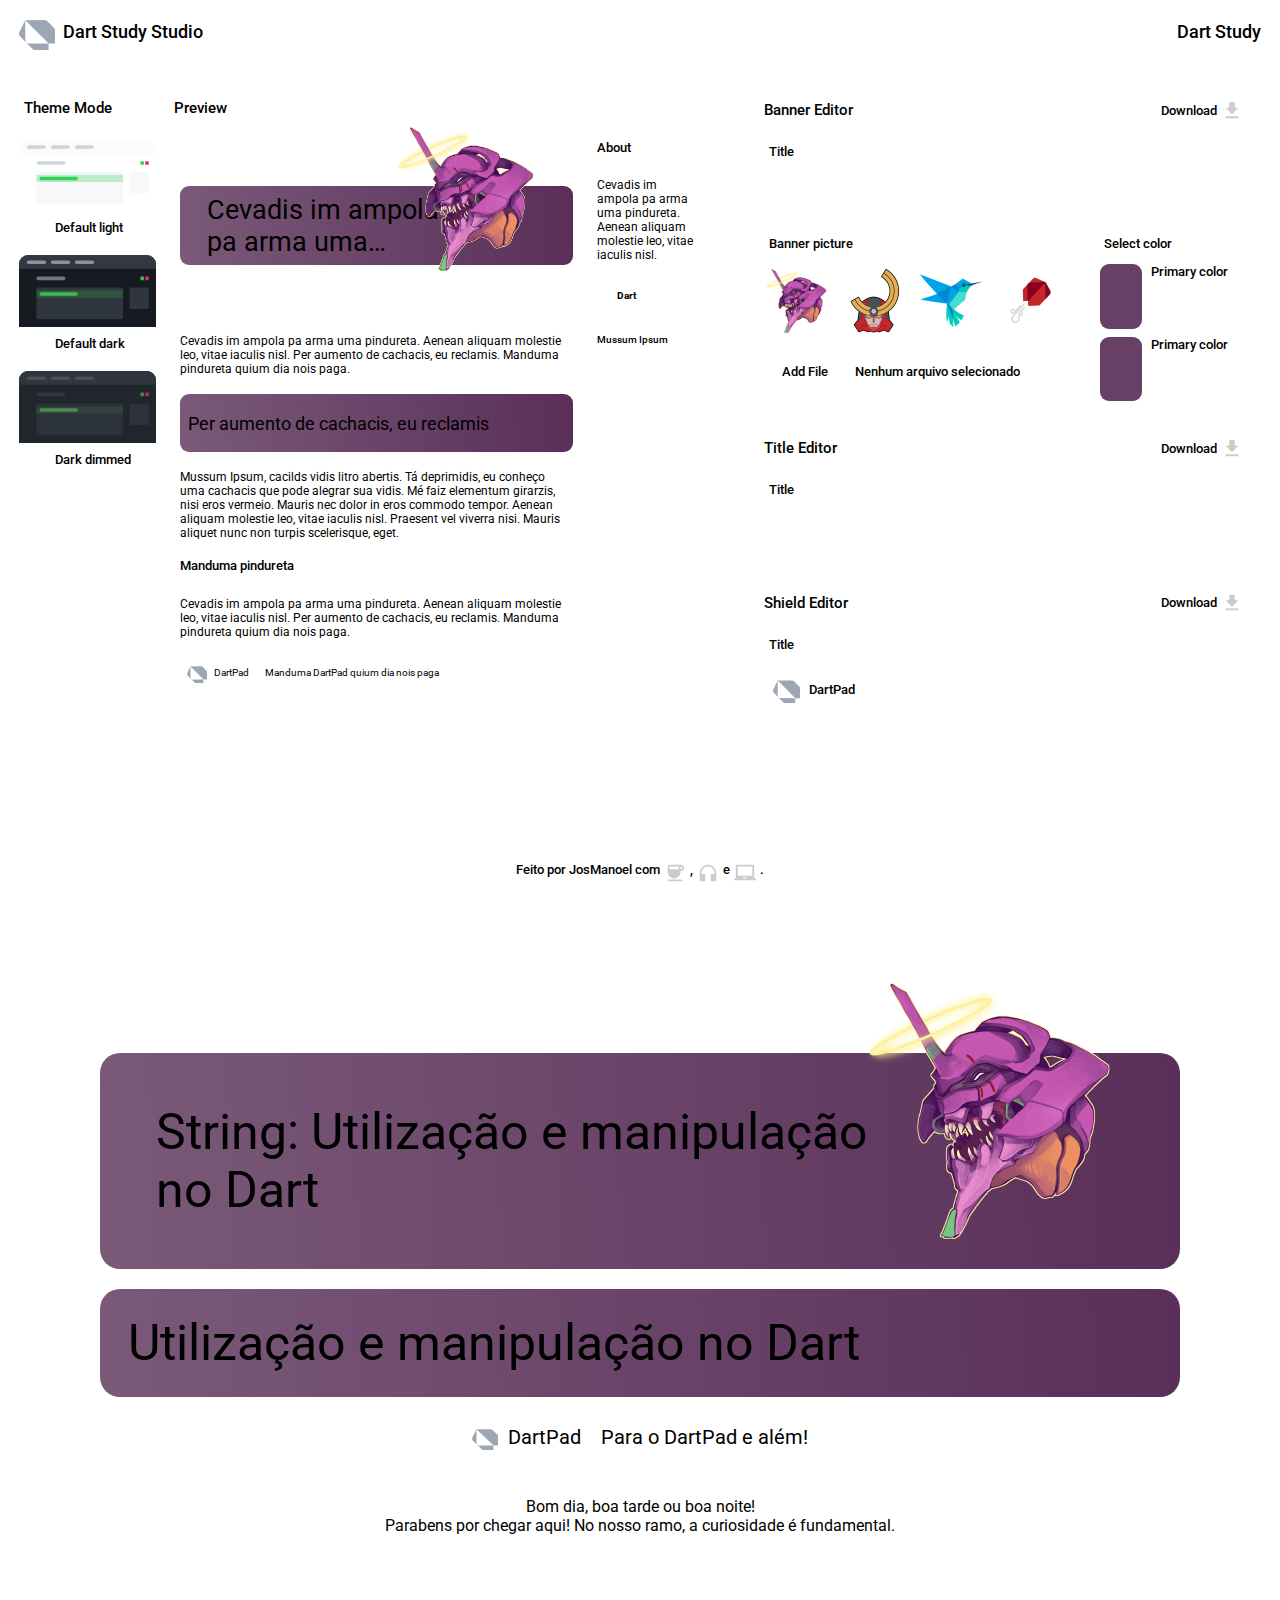
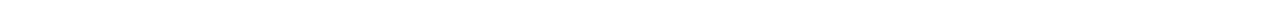
==== commit d12dac48: "implement functions" ====
--- a/index.html
+++ b/index.html
@@ -1,25 +1,17 @@
 <!DOCTYPE html>
-<html lang="pt-BR">
+<html lang="pt-BR" class="dark-dimmed">
 <head>
     <meta charset="UTF-8">
     <meta http-equiv="X-UA-Compatible" content="IE=edge">
     <meta name="viewport" content="width=device-width, initial-scale=1.0">
     <title>Dart Study Studio</title>
-
-    <script src="/script.js"></script>
-    <script src="https://html2canvas.hertzen.com/dist/html2canvas.min.js"></script>
-    <script src="https://code.jquery.com/jquery-3.6.0.min.js" 
-            integrity="sha256-/xUj+3OJU5yExlq6GSYGSHk7tPXikynS7ogEvDej/m4=" 
-            crossorigin="anonymous">
-    </script>
-
     <link rel="stylesheet" href="/style.css">
 </head>
-<body>
+<body >
     <div class="container">
         <header>
             <div class="navbar__title-wrapper">
-                <img class="navbar__icon" src="/assets/icons/dart.png">
+                <img class="navbar__icon" src="/assets/icons/dart.svg">
                 <h1>Dart Study Studio</h1>
             </div>
 
@@ -38,9 +30,9 @@
                                 <img src="/assets/themes/theme_light_default_preview.svg" alt="dark dimmed" class="theme__preview">
                                 
                                 <div class="theme__select">
-                                    <input type="radio" id="theme1" class="select__input">
+                                    <input type="radio" id="defaltLight" class="select__input" name="theme-mode">
                                     
-                                    <label for="theme1" class="select__input-label"></label>
+                                    <label for="defaltLight" class="select__input-label"></label>
 
                                     <h3>Default light</h3>
                                 </div>
@@ -50,33 +42,21 @@
                                 <img src="/assets/themes/theme_dark_default_preview.svg" alt="dark dimmed" class="theme__preview">
                                 
                                 <div class="theme__select">
-                                    <input type="radio" id="theme3" class="select__input">
+                                    <input type="radio" id="defaultDark" class="select__input" name="theme-mode">
                                     
-                                    <label for="theme3" class="select__input-label"></label>
+                                    <label for="defaultDark" class="select__input-label"></label>
 
                                     <h3>Default dark</h3>
                                 </div>
                             </div>
-    
-                            <div class="theme">
-                                <img src="/assets/themes/theme_light_colorblind_preview.svg" alt="dark dimmed" class="theme__preview">
-    
-                                <div class="theme__select">
-                                    <input type="radio" id="theme2" class="select__input">
-                                    
-                                    <label for="theme2" class="select__input-label"></label>
-
-                                    <h3>Light colorblind</h3>
-                                </div>
-                            </div>
-    
+        
                             <div class="theme">
                                 <img src="/assets/themes/theme_dark_dimmed_preview.svg" alt="dark dimmed" class="theme__preview">
     
                                 <div class="theme__select">
-                                    <input type="radio" id="theme4" class="select__input">
+                                    <input type="radio" id="darkDimmed" class="select__input" name="theme-mode">
                                     
-                                    <label for="theme4" class="select__input-label"></label>
+                                    <label for="darkDimmed" class="select__input-label"></label>
 
                                     <h3>Dark dimmed</h3>
                                 </div>
@@ -96,13 +76,13 @@
                                         <div class="preview-banner__paragraph"></div>
                                         
                                         <div class="preview-banner__title-wrapper">
-                                            <h1 class="preview-banner__title">
-                                                Cevadis im ampola pa arma uma pindureta
+                                            <h1 class="preview-banner__title" id="previewBanner">
+                                                Cevadis im ampola pa arma uma pinduretad sdfsdf sdfsdfsdf sdfsfsd fdsfsfsdfs fdsdfd fsdfsd fssdf sdfsdfs dfd
                                             </h1>
                                         </div>
 
                                         <div class="preview-banner__image">
-                                            <img src="/assets/images/Pic_banner_EVA01.png" alt="">
+                                            <img id = "previewImage" src="/assets/images/Pic_banner_EVA01.png" alt="">
                                         </div>
                                     </div>
                                 </div>
@@ -111,9 +91,9 @@
                                     Cevadis im ampola pa arma uma pindureta. Aenean aliquam molestie leo, vitae iaculis nisl. Per aumento de cachacis, eu reclamis. Manduma pindureta quium dia nois paga.
                                 </p>
     
-                                <div class="preview-title__wrapper">
-                                    <div class="preview-title__background">
-                                        <h1 class="preview-title__text">
+                                <div class="preview-title__background">
+                                    <div class="preview-title__text-wrapper">
+                                        <h1 class="preview-title__text" id="previewTitle">
                                             Per aumento de cachacis, eu reclamis
                                         </h1>
                                     </div>
@@ -131,12 +111,12 @@
     
                                 <div class="preview-shield__wrapper">
                                     <div class="preview-shield__tech-background">
-                                        <img src="/assets/icons/dart.png" alt="" class="preview-shield__icon">
+                                        <img src="/assets/icons/dart.svg" alt="" class="preview-shield__icon">
                 
                                         <h3 class="preview-shield__title">DartPad</h3>
                                     </div>
                 
-                                    <h3 class="preview-shield__title">Manduma DartPad  quium dia nois paga</h3>
+                                    <h3 class="preview-shield__title" id="previewShield">Manduma DartPad quium dia nois paga</h3>
                                 </div>
                             </div>
     
@@ -159,14 +139,22 @@
 
                 <div class="editor__formulary">
                     <div class="formulary">
-                        <h2 class="formulary__title">Banner Editor</h2>
-                        
+                        <div class="download__wrapper">
+
+                            <h2>Banner Editor</h2>
+
+                            <button class="download-image" type="button" onclick="downloadImage('.render-banner__container', 'banner')">
+                                Download
+                                <img src="/assets/icons/download.svg" class="icon">
+                            </button>
+                        </div>
+
                         <h3 class="formulary__subtitle">Title</h3>
 
                         <div class="formulary__wrapper">
-                            <input type="text" class="formulary__input"/> 
-                        </div>
-            
+                            <input type="text" class="formulary__input" id="inputBanner"/> 
+                        </div>
+
                         <div class="formulary__wrapper">
                             <div class="formulary__banner-theme">
                                 <h3 class="formulary__subtitle">Banner picture</h3>
@@ -175,42 +163,33 @@
                                     <button class="banner-theme__select-theme">
                                         <div class="banner-theme">
                                             <img src="/assets/images/Pic_banner_EVA01.png" alt="eva" class="banner-theme__picture">
-                                        </div>
-
-                                        <div class="banner-theme__text-wrapper">
-                                            <h3>EVA 01</h3>
-                                        </div>
+                                        </div> 
                                     </button>
 
                                     <button class="banner-theme__select-theme">
                                         <div class="banner-theme">
                                             <img src="/assets/images/Pic_banner_Gurren_Lagann.png" alt="eva" class="banner-theme__picture">
-                                        </div>
-
-                                        <div class="banner-theme__text-wrapper">
-                                            <h3>Gurren Lagann</h3>
-                                        </div>
+                                        </div>  
                                     </button>
 
                                     <button class="banner-theme__select-theme">
                                         <div class="banner-theme">
                                             <img src="/assets/images/Pic_banner_Dash.png" alt="eva" class="banner-theme__picture">
-                                        </div>
-
-                                        <div class="banner-theme__text-wrapper">
-                                            <h3>Dash</h3>
-                                        </div>
+                                        </div>       
                                     </button>
 
                                     <button class="banner-theme__select-theme">
                                         <div class="banner-theme">
-                                            <img src="/assets/images/Dart_upload.png" alt="eva" class="banner-theme__picture">
-                                        </div>
-
-                                        <div class="banner-theme__text-wrapper">
-                                            <h3>Upload Images</h3>
-                                        </div>
+                                            <img  src="/assets/images/Dart_upload.png" alt="eva" class="banner-theme__picture">
+                                        </div>   
                                     </button>
+                                </div>
+                                
+                                <div class="formulary-upload__wrapper">
+                                    <label for="upload" class="formulary-upload__label">Add File</label>
+                                    <input type="file" class="formulary-upload__input" id="upload" accept="image/png, image/jpeg"/>
+
+                                    <h3 id="uploadFileName" class="formulary-upload__name">Nenhum arquivo selecionado</h3>
                                 </div>
                             </div>
 
@@ -245,31 +224,43 @@
                     </div>
 
                     <div class="formulary">
-                        <h2 class="formulary__title">Title Editor</h2>
+                        <div class="download__wrapper">
+                            <h2>Title Editor</h2>
+
+                            <button class="download-image" type="button" onclick="downloadImage('.render-title__container', 'title')">
+                                Download
+                                <img src="/assets/icons/download.svg" class="icon">
+                            </button>
+                        </div>
 
                         <h3 class="formulary__subtitle">Title</h3>
 
                         <div class="formulary__wrapper">
-                            <input type="text" class="formulary__input"/> 
+                            <input type="text" class="formulary__input" id="inputTitle"/> 
                         </div>
                     </div>
 
                     <div class="formulary">
-                        <h2 class="formulary__title">Shield Editor</h2>
+                        <div class="download__wrapper">
+                            <h2>Shield Editor</h2>
+
+                            <button class="download-image" type="button" onclick="downloadImage('.render-shield__container', 'shield')">
+                                Download
+                                <img src="/assets/icons/download.svg" class="icon">
+                            </button>
+                        </div>
 
                         <h3 class="formulary__subtitle">Title</h3>
 
                         <div class="formulary__shield">
                             <button>
-                                <img class="icon--dart" src="/assets/icons/dart.png">
+                                <img class="icon--dart" src="/assets/icons/dart.svg">
 
                                 <h3>DartPad</h3>
-
                             </button>
 
                             <div class="formulary__wrapper">
-                                <input type="text" class="formulary__input"/> 
-                                
+                                <input type="text" class="formulary__input" id="inputShield"/> 
                             </div>
                         </div>
                     </div>
@@ -279,13 +270,14 @@
             <div class="render">
                 <div class="render-banner__container">
                     <div class="render-banner__image">
-                        <img src="/assets/images/Pic_banner_EVA01.png" alt="">
-                    </div>
+                        <img id = "renderImage" src="/assets/images/Pic_banner_EVA01.png" alt="">
+                    </div>
+
                     <div class="render-banner__background">
                         <div class="render-banner__paragraph"></div>
                         
                         <div class="render-banner__title-wrapper">
-                            <h1 class="render-banner__title">
+                            <h1 class="render-banner__title" id="renderBanner">
                                 String: Utilização e manipulação no Dart 
                             </h1>
                         </div>
@@ -296,7 +288,7 @@
 
                 <div class="render-title__container">
                     <div class="render-title__background">
-                        <h1 class="render-title__text">
+                        <h1 class="render-title__text" id="renderTitle">
                             Utilização e manipulação no Dart
                         </h1>
                     </div>
@@ -306,13 +298,13 @@
 
                 <div class="render-shield__container">
                     <div class="render-shield__tech-background">
-                        <img src="/assets/icons/dart.png" alt="" class="render-shield__icon">
+                        <img src="/assets/icons/dart.svg" alt="" class="render-shield__icon">
 
                         <h3 class="render-shield__title">DartPad</h3>
                     </div>
 
                     <div class="render-shield__text">
-                        <h3 class="render-shield__title">Para o DartPad e além!</h3>
+                        <h3 class="render-shield__title" id="renderShield">Para o DartPad e além!</h3>
                     </div>
                 </div>
 
@@ -320,6 +312,7 @@
                     <p>Bom dia, boa tarde ou boa noite!</p>
 
                     <p>Parabens por chegar aqui! No nosso ramo, a curiosidade é fundamental.</p>
+                    
                 </div>
             </div>
         </home>
@@ -327,19 +320,29 @@
         <footer>
             <div class="footer__message">
                 <h3>Feito por JosManoel com</h3>
-                <img src="/assets/icons/coffe.png" class="footer__icon" alt="">
+                <img src="/assets/icons/coffee.svg" class="icon" alt="">
 
                 <h3>,</h3>
                 
-                <img src="/assets/icons/headset.png" class="footer__icon" alt="">
+                <img src="/assets/icons/headphones.svg" class="icon" alt="">
 
                 <h3>e</h3>
 
-                <img src="/assets/icons/laptop.png" class="footer__icon" alt="">
+                <img src="/assets/icons/laptop.svg" class="icon" alt="">
 
                 <h3>.</h3>
             </div>
         </footer>
     </div>
+
+    
+    <script src="https://html2canvas.hertzen.com/dist/html2canvas.min.js"></script>
+
+    <script src="https://code.jquery.com/jquery-3.6.0.min.js" 
+    integrity="sha256-/xUj+3OJU5yExlq6GSYGSHk7tPXikynS7ogEvDej/m4=" 
+    crossorigin="anonymous">
+    </script>
+
+    <script src="/script.js"></script>
 </body>
 </html>--- a/style.css
+++ b/style.css
@@ -1,4 +1,7 @@
 @import url('https://fonts.googleapis.com/css2?family=Roboto:wght@100;300;400;500;700&display=swap');
+
+@import url(/assets/themes/themes.css);
+
 
 *{
     margin: 0;
@@ -15,30 +18,30 @@
 h1{
     font-size: 1.4vw;
     font-weight: 500;
-    color: #C6CCD3;
+    color: var(--color-navigation-text);
 }
 
 h2{
     font-size: 1.2vw;
     font-weight: 500;
-    color: #C6CCD3;
+    color: var(--color-primary-text);
 }
 
 h3{
     font-size: 1vw;
     font-weight: 500;
-    color: #C6CCD3;
+    color: var(--color-primary-text);
 }
 
 h4{
     font-size: .8vw;
     font-weight: 500;
-    color: #C6CCD3;
+    color: var(--color-primary-text);
 }
 
 html, body{
     width: 100%;
-    /* overflow: hidden;  */
+    overflow: hidden; 
 }
 
 header{
@@ -48,7 +51,14 @@
     padding-bottom: 1.5vh;
     align-items: center;
     display: flex;
-    background-color:#2D333B;
+    background-color: var(--color-navigation-background);
+}
+
+.icon{
+    height: 2.5vh;
+    margin-left: 0.3vw;
+    margin-right: 0.3vw;
+    filter: brightness(0.8);
 }
 
 .navbar__icon{
@@ -75,7 +85,7 @@
     display: flex;
     align-items:center;
     justify-content: space-between;
-    background-color: #22272E;
+    background-color: var(--color-primary-background)
 }
 
 .editor__viewport{
@@ -92,7 +102,7 @@
 .theme{
     width: 100%;
     margin-bottom: 1.2vh;
-    border: 0.1vw solid #666B73;
+    border: 0.1vw solid var(--color-border);
     border-radius: 1vh;
     overflow: hidden;
     display: flex;
@@ -104,10 +114,10 @@
 .theme__select{
     height: 100%;
     padding: 1vh;
-    border-top: 0.1vw solid #666B73;
-    display: flex;
-    align-items: center;
-    background-color: #22272E;
+    border-top: 0.1vw solid var(--color-border);
+    display: flex;
+    align-items: center;
+    background-color: var(--color-secondary-background);
 }
 
 .select__input{
@@ -133,9 +143,9 @@
     height: 1.5vh;
     content: '';
     position: absolute;
-    border: 0.2vw solid #666B73;
+    border: 0.2vw solid var(--color-border);
     border-radius: 50%;
-    background-color: #3B3B3B;
+    background-color: var(--color-input-disabled);
 }
 
 .select__input:checked + .select__input-label::before {
@@ -143,7 +153,7 @@
     height: 1.5vh;
     content: '';
     border-radius: 50%;
-    background-color: #D1E6FF;;
+    background-color: var(--color-input-enabled);
   }
 
 .viewport__preview{width: 78%}
@@ -159,9 +169,9 @@
     height: 80%;
     padding: 1.2vh;
     margin-top: 1.5vh;
-    border: 0.1vw solid #666B73;
-    border-radius: 1vh;
-    background-color: #1C2128;
+    border: 0.1vw solid var(--color-border);
+    border-radius: 1vh;
+    background-color: var(--color-secondary-background);
 }
 
 .preview__subtitle{
@@ -175,14 +185,14 @@
     margin-bottom: 2vh;
     font-size: 0.9vw;
     font-weight: 400;
-    color: #ADBAC7;
-}
-
-/* SOLUÇÃO: CALCULAR COM JS */
+    color: var(--color-secondary-text);
+}
+
 .preview-banner__wrapper{
     width: 100%;
-    height: 22%;
-    margin-top: 2.5vh;
+    height: 20%;
+    position: relative;
+    margin-top: 4vh;
 }
 
 .preview-banner__background{
@@ -195,53 +205,75 @@
     background: linear-gradient(267.59deg, #582C57 -5.85%, #7B5B79 102.4%);
 }
 
+/* cor-banner */
+
 .preview-banner__image{
-    width: 45%;
+    right: 0;    
+    height: 16vh;
+    width: 16vh;
     margin-right: 4vh;
-    margin-bottom: 4vh;
-}
-
-.preview-banner__image img{width: 100%}
+    margin-bottom: 6vh;
+    position: absolute;
+    overflow: hidden;
+    display: flex;
+    align-items: center;
+    justify-content: center;
+}
+
+.preview-banner__image img{
+    height: 100%;
+}
 
 .preview-banner__paragraph{
-    width: 1%;
+    width: 0.5vh;
     height: 70%;
     margin-left: 1.5vh;
-    background: #F8F9FA;
+    position: absolute;
+    background: var(--color-banner-typography);
 }
 
 .preview-banner__title-wrapper{
-    height: 60%;
-    margin-left: 1.5vh;
+    width: 68%;
+    margin-left: 3vh;
     display:flex;
     align-items: center;
 }
 
 .preview-banner__title{
-    font-size: 2vw;
+    font-size: 3vh;
     font-weight: 400;
-    color: #F8F9FA;
-}
-
-.preview-title__wrapper{
+    text-overflow: ellipsis;
+    overflow: hidden;
+    display: -webkit-box;
+    -webkit-line-clamp: 2;
+    -webkit-box-orient: vertical; 
+    color: var(--color-banner-typography);
+}
+
+.preview-title__background{
     width: 100%;
     height: 9%;
-}
-
-.preview-title__background{
-    width: 100%;
-    height: 100%;
     border-radius: 1vh;
     margin-bottom: 0;
     display: flex;
     align-items: center;
+    justify-content: center;
     background: linear-gradient(267.59deg, #582C57 -5.85%, #7B5B79 102.4%);
+}
+/* cor-banner */
+
+.preview-title__text-wrapper{
+    width: 96%;
+    
 }
 
 .preview-title__text{
     font-weight: 400;
-    margin-left: 1.5vh;
-    color: #F8F9FA;
+    width: 100%;
+    overflow: hidden;
+    text-overflow:ellipsis;
+    white-space: nowrap;
+    color: var(--color-banner-typography);
 }
 
 .preview-shield__wrapper{
@@ -251,7 +283,7 @@
     overflow: hidden;
     display: flex;
     align-items: center;
-    background-color: #5E5A5A;
+    background-color: var(--color-secondary-shield);
 }
 
 .preview-shield__icon{
@@ -264,14 +296,14 @@
     margin-left: 0.8vh;
     margin-right: 1vh;
     font-size: 0.8vw;
-    color: #E8F1FB;
+    color: var(--color-banner-typography);
 }
 
 .preview-shield__tech-background{
     height: 100%;
     display: flex;
     align-items: center;
-    background-color: #9D3D3E;
+    background-color: var(--color-primary-shield);
 }
 
 .preview__sidebar-wraper{
@@ -289,15 +321,15 @@
     display: flex;
     align-items: center;
     justify-content: center;
-    color: #2E7CD5;
-    background-color: #253651;
+    color: var(--color-tag-text);
+    background-color: var(--color-tag-background);
     font-size: 0.8vw;
-    font-weight: 500;
+    font-weight: 700;
 }
 
 .sidebar__ipsum-name{
     margin-top: 2.5vh;
-    color: #768390;
+    color: var(--color-secondary-text);
 }
 
 .editor__formulary{
@@ -313,7 +345,7 @@
 .formulary__title{
     padding-left: 0.5vh;
     padding-bottom: 1vh;
-    border-bottom: 0.1vw solid #666B73;
+    border-bottom: 0.1vw solid var(--color-border);
 }
 
 .formulary__subtitle{
@@ -327,11 +359,11 @@
     height: 3vh;
     padding: 1vh;
     margin-right: 1vh;
-    border: 0.1vw solid #666B73;
+    border: 0.1vw solid var(--color-border);
     border-radius: 1vh;
     outline: 0;
-    color: #E8F1FB;
-    background-color: #1C2128;
+    color: var(--color-secondary-text);
+    background-color: var(--color-secondary-background);
 }
 
 .formulary__wrapper{
@@ -341,26 +373,58 @@
 }
 
 .formulary__banner-theme{
-    width: 70%;
+    width: 65%;
     padding-right: 1vw;
     margin-top: 0;
+    display: flex;
+    flex-direction: column;
+}
+
+.formulary-upload__wrapper{
+    margin-top: 1vh;
+    display: flex;
+    height: 100%;
+    align-items: center;
+}
+
+.formulary-upload__label{
+    padding-top: 1vh;
+    padding-bottom: 1vh;
+    padding-right: 2vh;
+    padding-left: 2vh;
+    border-radius: 1vh;
+    border: 0.1vw solid var(--color-border);
+    font-weight: 500;
+    font-size: 1vw;
+    cursor: pointer;
+    color: var(--color-secondary-text);
+    background-color: var(--color-secondary-background);
+}
+
+.formulary-upload__input {display: none}
+
+.formulary-upload__name{
+    overflow: hidden;
+    text-overflow:ellipsis;
+    white-space: nowrap;
+    margin-left:1vh;
+    max-width: 70%;
 }
 
 .banner-theme{
-    width: 100%;
-    height: 100%;
-    margin-bottom: 1vh;
-    display: flex;
-    align-items: center;
-    justify-content: center;
-    border: 0.1vw solid #666B73;
+    width: 5vw;
+    height: 5vw;
+    display: flex;
+    align-items: center;
+    justify-content: center;
+    border: 0.1vw solid var(--color-border);
     border-radius: 100%;
-    background-color: #1C2128;
+    background-color: var(--color-secondary-background);
 }
 
 .banner-theme__picture{
     width: 100%;
-    height: 100%;
+    height: 100%;   
 }
 
 .banner-theme__select-theme{
@@ -368,17 +432,8 @@
     margin-right: 1.5vh;
     flex-direction: column;
     align-items: center;
-    font-size: 10vh;
-}
-
-.banner-theme__text-wrapper{ 
-    height: 100%;
-    width: 100%;
-    font-size: 1vh;
-    display: flex;
-    justify-content: center;
-    align-items: center;
-}
+}
+
 
 .formulary__banner-color{
     width: 30%;
@@ -400,6 +455,7 @@
     border-radius: 1vh;
     background-color: #674065;
 }
+/* cor-banner */
 
 .color__wrapper{
     width: 70%;
@@ -423,7 +479,28 @@
     display: flex;
     align-items: center;
     justify-content: center;
-    background-color: #9D3D3E;
+    background-color: var(--color-primary-shield);
+}
+
+.formulary__shield h3 {
+    color: var(--color-navigation-text);
+}
+
+.download__wrapper{
+    display: flex;
+    align-items: center;
+    justify-content: space-between;
+    padding-right: 1.5vh;
+    padding-bottom: 1vh;
+    border-bottom: 0.1vw solid var(--color-border);
+}
+
+.download-image{
+    color: var(--color-primary-text);
+    font-size: 1vw;
+    display: flex;
+    align-items: center;
+    font-weight: 500;
 }
 
 .icon--dart{
@@ -438,7 +515,7 @@
     align-items: center;
     justify-content: center;
     flex-direction: column;
-    background-color: #22272E;
+    background-color: var(--color-primary-background);
 }
 
 .render-background{
@@ -462,6 +539,8 @@
     align-items: center;
     background: linear-gradient(267.59deg, #582C57 -5.85%, #7B5B79 102.4%);
 }
+/* cor-banner */
+
 
 .render-banner__image{
     width: 256px;
@@ -469,19 +548,23 @@
     margin-bottom:30px;
     margin-left: 760px;
     position: absolute;
-}
-
-.render-banner__image img{width: 100%;}
+    overflow: hidden;
+    display: flex;
+    align-items: center;
+    justify-content: center;
+}
+
+.render-banner__image img{height: 100%;}
 
 .render-banner__paragraph{
     width: 7.5px;
     height: 140px;
     margin-left: 28px;
-    background: #F8F9FA;
+    background: var(--color-banner-typography);
 }
 
 .render-banner__title-wrapper{
-    width: 650px;
+    width: 730px;
     height: 140px;
     margin-left: 20px;
     display: flex;
@@ -489,10 +572,14 @@
 }
 
 .render-banner__title{
-    font-size: 60px;
+    font-size: 50px;
     font-weight: 400;
-    line-height: 68px;
-    color: #F8F9FA;
+    text-overflow: ellipsis;
+    overflow: hidden;
+    display: -webkit-box;
+    -webkit-line-clamp: 2;
+    -webkit-box-orient: vertical; 
+    color: var(--color-banner-typography);
 }
 
 .render-title__container{
@@ -511,13 +598,18 @@
     align-items: center;
     background: linear-gradient(267.59deg, #582C57 -5.85%, #7B5B79 102.4%);
 }
+/* cor-banner */
 
 .render-title__text{
     font-size: 50px;
     line-height: 60px;
     font-weight: 400;
+    max-width: 1024px;
+    overflow: hidden;
+    text-overflow:ellipsis;
+    white-space: nowrap;
     margin-left: 28px;
-    color: #F8F9FA;
+    color: var(--color-banner-typography);
 }
 
 .render-shield__container{
@@ -525,7 +617,7 @@
     border-radius: 10px;
     overflow: hidden;
     display: flex;
-    background-color: #5E5A5A;
+    background-color: var(--color-secondary-shield);
 }
 
 .render-shield__icon{
@@ -540,14 +632,14 @@
     margin-left: 10px;
     margin-right: 10px;
     overflow: hidden;
-    color: #F8F9FA;
+    color: var(--color-banner-typography);
 }
 
 .render-shield__tech-background{
     height: 100%;
     display: flex;
     align-items: center;
-    background-color: #9D3D3E;
+    background-color: var(--color-primary-shield);
 }
 
 .render-shield__text{
@@ -561,29 +653,25 @@
     display: flex;
     align-items: center;
     flex-direction: column;
-    color: #E8F1FB;
+    color: var(--color-primary-text);
 }
 
 footer{
-    align-items: center;
-    background-color:#2D333B;
     width: 100%;
     height: 6vh;
-    align-items: center;
-    justify-content: center;
-    display: flex;
+    bottom: 0;
     position:absolute;
-    bottom: 0;
-    flex-direction: column;
+    display: flex;
+    align-items: center;
+    justify-content: center;
+    flex-direction: column;
+    background-color: var(--color-navigation-background);
 }
 
 .footer__message{
     display: flex;
 }
 
-.footer__icon{
-    height: 2.5vh;
-    margin-left: 0.3vw;
-    margin-right: 0.3vw;
-    filter: brightness(0.8);
-}
+.footer__message h3{
+    color: var(--color-navigation-text);
+}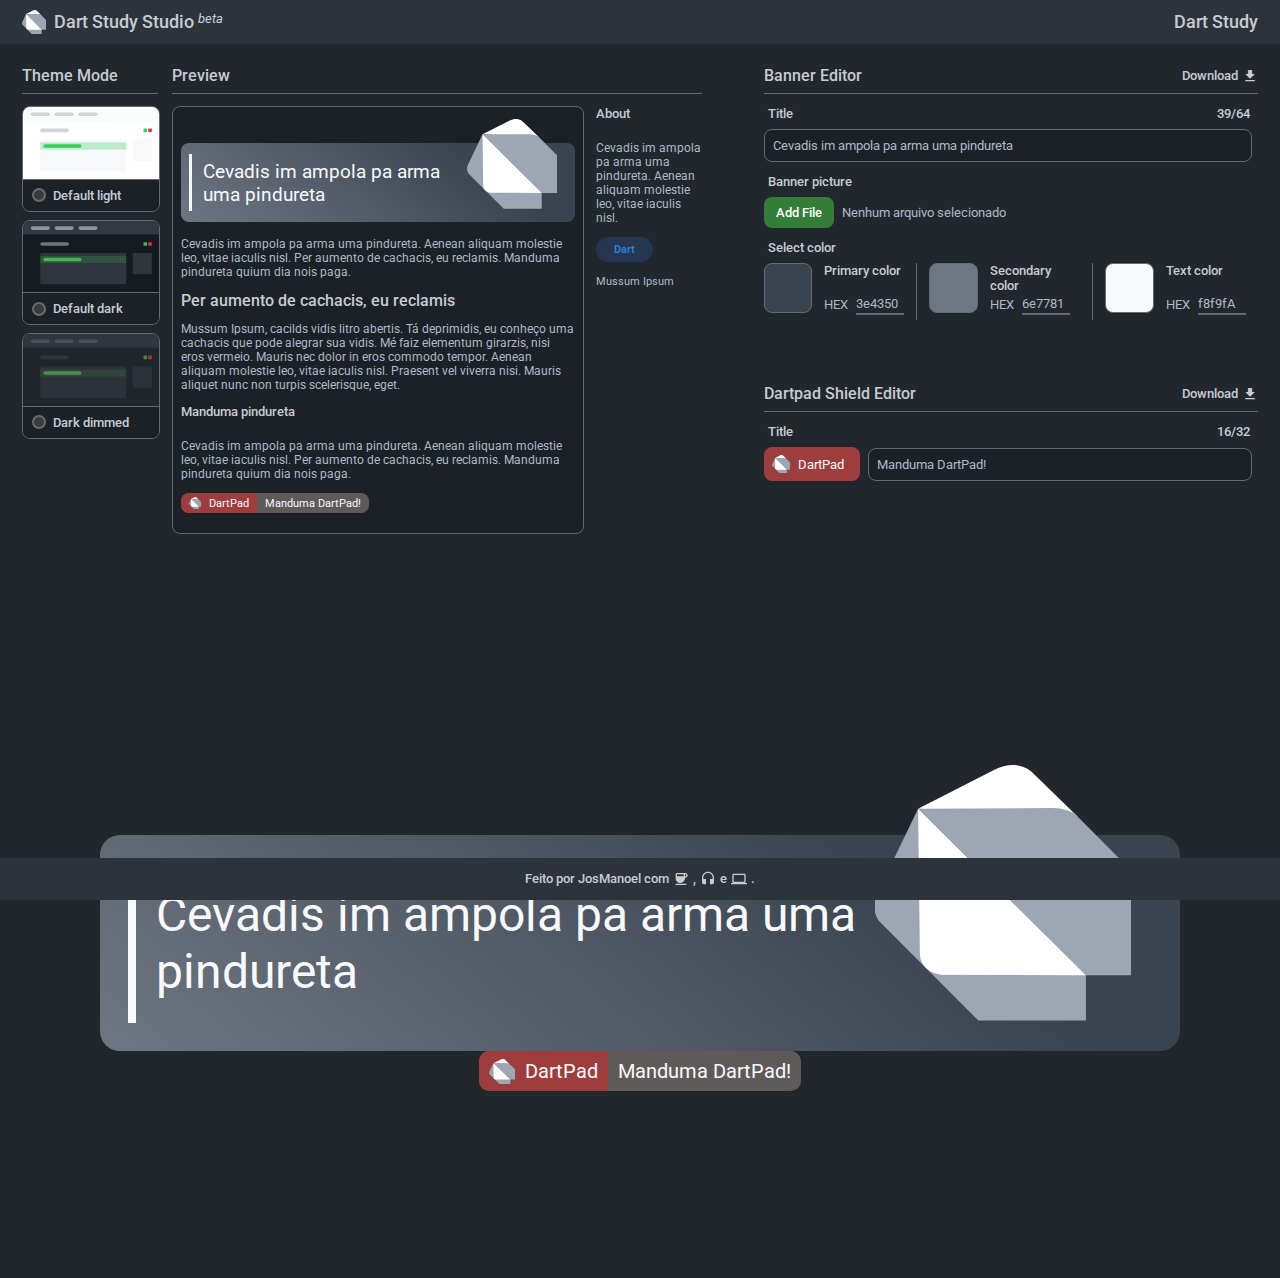
==== commit 1c8b28b4: "Version beta" ====
--- a/index.html
+++ b/index.html
@@ -5,7 +5,9 @@
     <meta http-equiv="X-UA-Compatible" content="IE=edge">
     <meta name="viewport" content="width=device-width, initial-scale=1.0">
     <title>Dart Study Studio</title>
+
     <link rel="stylesheet" href="/style.css">
+    <link rel="shortcut icon" href="/assets/icons/dart.svg" type="image/x-icon">
 </head>
 <body >
     <div class="container">
@@ -13,11 +15,12 @@
             <div class="navbar__title-wrapper">
                 <img class="navbar__icon" src="/assets/icons/dart.svg">
                 <h1>Dart Study Studio</h1>
+                <h3 class="beta">beta</h3>
             </div>
 
-            <button class="navbar__button">
+            <a href="https://github.com/JosManoel/Dart-Study" class="navbar__button">
                 <h1>Dart Study</h1>
-            </button>
+            </a>
         </header>
 
         <home>
@@ -75,14 +78,14 @@
                                     <div class="preview-banner__background">
                                         <div class="preview-banner__paragraph"></div>
                                         
-                                        <div class="preview-banner__title-wrapper">
+                                        <div id = "previewTextWrapper" class="preview-banner__title-wrapper">
                                             <h1 class="preview-banner__title" id="previewBanner">
-                                                Cevadis im ampola pa arma uma pinduretad sdfsdf sdfsdfsdf sdfsfsd fdsfsfsdfs fdsdfd fsdfsd fssdf sdfsdfs dfd
+                                                Cevadis im ampola pa arma uma pindureta
                                             </h1>
                                         </div>
 
                                         <div class="preview-banner__image">
-                                            <img id = "previewImage" src="/assets/images/Pic_banner_EVA01.png" alt="">
+                                            <img id = "previewImage" src="/assets/icons/dart.svg" alt="">
                                         </div>
                                     </div>
                                 </div>
@@ -91,14 +94,10 @@
                                     Cevadis im ampola pa arma uma pindureta. Aenean aliquam molestie leo, vitae iaculis nisl. Per aumento de cachacis, eu reclamis. Manduma pindureta quium dia nois paga.
                                 </p>
     
-                                <div class="preview-title__background">
-                                    <div class="preview-title__text-wrapper">
-                                        <h1 class="preview-title__text" id="previewTitle">
-                                            Per aumento de cachacis, eu reclamis
-                                        </h1>
-                                    </div>
-                                </div>
-    
+                                <h2>
+                                    Per aumento de cachacis, eu reclamis
+                                </h2>
+
                                 <p class="preview__paragraph">
                                     Mussum Ipsum, cacilds vidis litro abertis. Tá deprimidis, eu conheço uma cachacis que pode alegrar sua vidis. Mé faiz elementum girarzis, nisi eros vermeio. Mauris nec dolor in eros commodo tempor. Aenean aliquam molestie leo, vitae iaculis nisl. Praesent vel viverra nisi. Mauris aliquet nunc non turpis scelerisque, eget.
                                 </p>
@@ -116,7 +115,7 @@
                                         <h3 class="preview-shield__title">DartPad</h3>
                                     </div>
                 
-                                    <h3 class="preview-shield__title" id="previewShield">Manduma DartPad quium dia nois paga</h3>
+                                    <h3 class="preview-shield__title" id="previewShield">Manduma DartPad!</h3>
                                 </div>
                             </div>
     
@@ -131,7 +130,7 @@
                                     Dart
                                 </div>
 
-                                <h4 class="sidebar__ipsum-name">Mussum Ipsum</h4>
+                                <a href="https://mussumipsum.com/" class="sidebar__ipsum-name"> Mussum Ipsum </a>
                             </div>
                         </div>
                     </div>
@@ -139,128 +138,120 @@
 
                 <div class="editor__formulary">
                     <div class="formulary">
-                        <div class="download__wrapper">
-
+                        <div class="formulary-title__wrapper">
                             <h2>Banner Editor</h2>
 
                             <button class="download-image" type="button" onclick="downloadImage('.render-banner__container', 'banner')">
                                 Download
-                                <img src="/assets/icons/download.svg" class="icon">
+                                
+                                <span class="download-image-icon">
+                                get_app
+                                </span>
                             </button>
                         </div>
 
-                        <h3 class="formulary__subtitle">Title</h3>
+                        <div class="formulary-subtitle__wrapper">
+                            <h3 class="formulary__subtitle">Title</h3>
+                            <h3 class="formulary__subtitle" id="inputBannerCount">39/64</h3>
+                        </div>
 
                         <div class="formulary__wrapper">
-                            <input type="text" class="formulary__input" id="inputBanner"/> 
+                            <input type="text" maxlength='64' class="formulary__input" id="inputBanner" value="Cevadis im ampola pa arma uma pindureta"/> 
+                        </div>
+
+                        <div class="formulary-subtitle__wrapper">
+                            <h3 class="formulary__subtitle">Banner picture</h3>
+                        </div>
+
+                        <div class="formulary-upload__wrapper">
+                            <label for="upload" class="formulary-upload__label">Add File</label>
+                            <input type="file" class="formulary-upload__input" id="upload" accept="image/png, image/jpeg"/>
+
+                            <h3 id="uploadFileName" class="formulary-upload__name">Nenhum arquivo selecionado</h3>
+                        </div>
+                    
+                        <div class="formulary-subtitle__wrapper">
+                            <h3 class="formulary__subtitle">Select color</h3>
                         </div>
 
                         <div class="formulary__wrapper">
-                            <div class="formulary__banner-theme">
-                                <h3 class="formulary__subtitle">Banner picture</h3>
+                            <label for="primaryColorPicker" class="banner-color__preview" id="previewPrimaryColor"></label>
+
+                            <div class="color__wrapper">
+                                <h3>Primary color</h3>
+
+                                <input type="color" id="primaryColorPicker" class="colorPicker">
 
                                 <div class="formulary__wrapper">
-                                    <button class="banner-theme__select-theme">
-                                        <div class="banner-theme">
-                                            <img src="/assets/images/Pic_banner_EVA01.png" alt="eva" class="banner-theme__picture">
-                                        </div> 
-                                    </button>
-
-                                    <button class="banner-theme__select-theme">
-                                        <div class="banner-theme">
-                                            <img src="/assets/images/Pic_banner_Gurren_Lagann.png" alt="eva" class="banner-theme__picture">
-                                        </div>  
-                                    </button>
-
-                                    <button class="banner-theme__select-theme">
-                                        <div class="banner-theme">
-                                            <img src="/assets/images/Pic_banner_Dash.png" alt="eva" class="banner-theme__picture">
-                                        </div>       
-                                    </button>
-
-                                    <button class="banner-theme__select-theme">
-                                        <div class="banner-theme">
-                                            <img  src="/assets/images/Dart_upload.png" alt="eva" class="banner-theme__picture">
-                                        </div>   
-                                    </button>
-                                </div>
-                                
-                                <div class="formulary-upload__wrapper">
-                                    <label for="upload" class="formulary-upload__label">Add File</label>
-                                    <input type="file" class="formulary-upload__input" id="upload" accept="image/png, image/jpeg"/>
-
-                                    <h3 id="uploadFileName" class="formulary-upload__name">Nenhum arquivo selecionado</h3>
-                                </div>
-                            </div>
-
-                            <div class="formulary__banner-color">
-                                <h3 class="formulary__subtitle">Select color</h3>
-
-                                <div class="banner-color">
-                                    <div class="banner-color__preview"></div>
-
-                                    <div class="color__wrapper">
-                                        <h3>Primary color</h3>
-
-                                        <div class="formulary__wrapper">
-                                            <input type="text" class="formulary__input"/> 
-                                        </div>
-                                    </div>
-                                </div>
-
-                                <div class="banner-color">
-                                    <div class="banner-color__preview"></div>
-
-                                    <div class="color__wrapper">
-                                        <h3>Primary color</h3>
-
-                                        <div class="formulary__wrapper">
-                                            <input type="text" class="formulary__input"/> 
-                                        </div>
-                                    </div>
+                                    <div class="formulary__color-format">
+                                        <h3>HEX</h3>
+                                    </div>
+
+                                    <input type="text" class="formulary__color-input" id="inputPrimaryColor" maxlength='6' value="3e4350"/> 
+                                </div>
+                            </div>
+                            
+                            <label for="secondaryColorPicker" class="banner-color__preview" id="previewSecondaryColor"></label>
+
+                            <div class="color__wrapper">
+                                <h3>Secondary color</h3>
+
+                                <input type="color" id="secondaryColorPicker" class="colorPicker">
+
+                                <div class="formulary__wrapper">
+                                    <div class="formulary__color-format">
+                                        <h3>HEX</h3>
+                                    </div>
+
+                                    <input type="text" class="formulary__color-input" id="inputSecondaryColor" maxlength='6' value="6e7781"/> 
+                                </div>
+                            </div>
+
+                            <label for="textBannerColorPicker" class="banner-color__preview" id="previewTextBannerColor"></label>
+
+                            <div class="color__wrapper">
+                                <h3>Text color</h3>
+
+                                <input type="color" id="textBannerColorPicker" class="colorPicker">
+
+                                <div class="formulary__wrapper">
+                                    <div class="formulary__color-format">
+                                        <h3>HEX</h3>
+                                    </div>
+
+                                    <input type="text" class="formulary__color-input" id="inputTextBannerColor" maxlength='6' value="f8f9fA"/> 
                                 </div>
                             </div>
                         </div>
                     </div>
 
                     <div class="formulary">
-                        <div class="download__wrapper">
-                            <h2>Title Editor</h2>
-
-                            <button class="download-image" type="button" onclick="downloadImage('.render-title__container', 'title')">
-                                Download
-                                <img src="/assets/icons/download.svg" class="icon">
-                            </button>
-                        </div>
-
-                        <h3 class="formulary__subtitle">Title</h3>
-
-                        <div class="formulary__wrapper">
-                            <input type="text" class="formulary__input" id="inputTitle"/> 
-                        </div>
-                    </div>
-
-                    <div class="formulary">
-                        <div class="download__wrapper">
-                            <h2>Shield Editor</h2>
+                        <div class="formulary-title__wrapper">
+                            <h2>Dartpad Shield Editor</h2>
 
                             <button class="download-image" type="button" onclick="downloadImage('.render-shield__container', 'shield')">
                                 Download
-                                <img src="/assets/icons/download.svg" class="icon">
+                                
+                                <span class="download-image-icon">
+                                    get_app
+                                </span>
                             </button>
                         </div>
 
-                        <h3 class="formulary__subtitle">Title</h3>
+                        <div class="formulary-subtitle__wrapper">
+                            <h3 class="formulary__subtitle">Title</h3>
+                            <h3 class="formulary__subtitle" id="inputShieldCount">16/32</h3>
+                        </div>
 
                         <div class="formulary__shield">
-                            <button>
+                            <div class="shield__wrapper">
                                 <img class="icon--dart" src="/assets/icons/dart.svg">
-
-                                <h3>DartPad</h3>
-                            </button>
+    
+                                <h3 class="shield__text">DartPad</h3>
+                            </div>
 
                             <div class="formulary__wrapper">
-                                <input type="text" class="formulary__input" id="inputShield"/> 
+                                <input type="text" maxlength='32' class="formulary__input" id="inputShield" value="Manduma DartPad!"/> 
                             </div>
                         </div>
                     </div>
@@ -270,32 +261,20 @@
             <div class="render">
                 <div class="render-banner__container">
                     <div class="render-banner__image">
-                        <img id = "renderImage" src="/assets/images/Pic_banner_EVA01.png" alt="">
+                        <img id = "renderImage" src="/assets/icons/dart.svg" alt="">
                     </div>
 
                     <div class="render-banner__background">
                         <div class="render-banner__paragraph"></div>
                         
-                        <div class="render-banner__title-wrapper">
+                        <div id = "renderTextWrapper" class="render-banner__title-wrapper">
                             <h1 class="render-banner__title" id="renderBanner">
-                                String: Utilização e manipulação no Dart 
+                                Cevadis im ampola pa arma uma pindureta 
                             </h1>
                         </div>
                     </div>
                 </div>
-
-                <div class="render-background"></div>
-
-                <div class="render-title__container">
-                    <div class="render-title__background">
-                        <h1 class="render-title__text" id="renderTitle">
-                            Utilização e manipulação no Dart
-                        </h1>
-                    </div>
-                </div>
-
-                <div class="render-background"></div>
-
+                
                 <div class="render-shield__container">
                     <div class="render-shield__tech-background">
                         <img src="/assets/icons/dart.svg" alt="" class="render-shield__icon">
@@ -304,15 +283,8 @@
                     </div>
 
                     <div class="render-shield__text">
-                        <h3 class="render-shield__title" id="renderShield">Para o DartPad e além!</h3>
-                    </div>
-                </div>
-
-                <div class="render-message">
-                    <p>Bom dia, boa tarde ou boa noite!</p>
-
-                    <p>Parabens por chegar aqui! No nosso ramo, a curiosidade é fundamental.</p>
-                    
+                        <h3 class="render-shield__title" id="renderShield">Manduma DartPad!</h3>
+                    </div>
                 </div>
             </div>
         </home>
@@ -324,7 +296,7 @@
 
                 <h3>,</h3>
                 
-                <img src="/assets/icons/headphones.svg" class="icon" alt="">
+                <img src="/assets/icons/headphone.svg" class="icon" alt="">
 
                 <h3>e</h3>
 
@@ -335,14 +307,14 @@
         </footer>
     </div>
 
-    
+
     <script src="https://html2canvas.hertzen.com/dist/html2canvas.min.js"></script>
 
     <script src="https://code.jquery.com/jquery-3.6.0.min.js" 
     integrity="sha256-/xUj+3OJU5yExlq6GSYGSHk7tPXikynS7ogEvDej/m4=" 
     crossorigin="anonymous">
     </script>
-
+    
     <script src="/script.js"></script>
 </body>
 </html>--- a/style.css
+++ b/style.css
@@ -1,7 +1,13 @@
 @import url('https://fonts.googleapis.com/css2?family=Roboto:wght@100;300;400;500;700&display=swap');
 
+@import url('https://fonts.googleapis.com/icon?family=Material+Icons');
+
 @import url(/assets/themes/themes.css);
 
+:root{
+    --banner-primary-color: #3a4350;
+    --banner-secondary-color: #6e7781; 
+}
 
 *{
     margin: 0;
@@ -16,29 +22,23 @@
 }
 
 h1{
-    font-size: 1.4vw;
+    font-size: 1.1rem;
     font-weight: 500;
     color: var(--color-navigation-text);
 }
 
 h2{
-    font-size: 1.2vw;
+    font-size: 1rem;
     font-weight: 500;
     color: var(--color-primary-text);
 }
 
 h3{
-    font-size: 1vw;
+    font-size: 0.8rem;
     font-weight: 500;
     color: var(--color-primary-text);
 }
 
-h4{
-    font-size: .8vw;
-    font-weight: 500;
-    color: var(--color-primary-text);
-}
-
 html, body{
     width: 100%;
     overflow: hidden; 
@@ -46,42 +46,50 @@
 
 header{
     width: 100%;
-    height: 4vh;
-    padding-top: 1.5vh;
-    padding-bottom: 1.5vh;
+    height: 100%;
+    padding-top: 10px;
+    padding-bottom: 10px;
     align-items: center;
     display: flex;
     background-color: var(--color-navigation-background);
 }
 
 .icon{
-    height: 2.5vh;
-    margin-left: 0.3vw;
-    margin-right: 0.3vw;
+    height: 16px;
+    margin-left: 4px;
+    margin-right: 4px;
     filter: brightness(0.8);
 }
 
 .navbar__icon{
-    height: 4vh;
-    margin-right: 0.6vw;
+    height: 24px;
+    margin-right: 8px;
 }
 
 .navbar__button{
     margin-left: auto;
-    margin-right: 1.5vw;
+    text-decoration: none;
+    margin-right: 22px;
 }
 
 .navbar__title-wrapper{
     display: flex;
-    margin-left: 1.5vw;
-    align-items: center;
+    margin-left: 22px;
+    align-items: center;
+}
+
+.beta{
+    margin-left: 4px;
+    margin-bottom: 8px;
+    font-weight: 400;
+    font-style:italic;
 }
 
 .editor{
-    height: 90vh;
-    padding-top: 4vh;
-    padding-left: 1.5vw;
-    padding-right: 1.5vw;
+    height: 40vw;
+    padding-top: 22px;
+    padding-left: 22px;
+    padding-right: 22px;
     display: flex;
     align-items:center;
     justify-content: space-between;
@@ -97,13 +105,13 @@
 
 .viewport__themes{width: 20%}
 
-.themes__wrapper{margin-top: 1.5vh}
+.themes__wrapper{margin-top: 12px}
 
 .theme{
     width: 100%;
-    margin-bottom: 1.2vh;
-    border: 0.1vw solid var(--color-border);
-    border-radius: 1vh;
+    margin-bottom: 8px;
+    border: 1px solid var(--color-border);
+    border-radius: 8px;
     overflow: hidden;
     display: flex;
     flex-direction: column;
@@ -113,8 +121,8 @@
 
 .theme__select{
     height: 100%;
-    padding: 1vh;
-    border-top: 0.1vw solid var(--color-border);
+    padding: 8px;
+    border-top: 1px solid var(--color-border);
     display: flex;
     align-items: center;
     background-color: var(--color-secondary-background);
@@ -126,8 +134,8 @@
 }
 
 .select__input-label{
-    margin-left: 1vh;
-    margin-right: 2vh;
+    margin-left: 8px;
+    margin-right: 14px;
     display: flex;
     align-items: center;
     justify-content: center;
@@ -139,18 +147,18 @@
 }
 
 .select__input + .select__input-label::before{
-    width: 1.5vh;
-    height: 1.5vh;
+    width: 10px;
+    height: 10px;
     content: '';
     position: absolute;
-    border: 0.2vw solid var(--color-border);
+    border: 2px solid var(--color-border);
     border-radius: 50%;
     background-color: var(--color-input-disabled);
 }
 
 .select__input:checked + .select__input-label::before {
-    width: 1.5vh;
-    height: 1.5vh;
+    width: 10px;
+    height: 10px;
     content: '';
     border-radius: 50%;
     background-color: var(--color-input-enabled);
@@ -167,22 +175,22 @@
 .preview{
     width: 75%;
     height: 80%;
-    padding: 1.2vh;
-    margin-top: 1.5vh;
-    border: 0.1vw solid var(--color-border);
-    border-radius: 1vh;
+    padding: 8px;
+    margin-top: 12px;
+    border: 1px solid var(--color-border);
+    border-radius: 8px;
     background-color: var(--color-secondary-background);
 }
 
 .preview__subtitle{
     width: 100%;
-    padding-bottom: 0.6vh;
+    padding-bottom: 8px;
 }
 
 .preview__paragraph{
     width: 100%;
-    margin-top: 2vh;
-    margin-bottom: 2vh;
+    margin-top: 12px;
+    margin-bottom: 12px;
     font-size: 0.9vw;
     font-weight: 400;
     color: var(--color-secondary-text);
@@ -192,27 +200,26 @@
     width: 100%;
     height: 20%;
     position: relative;
-    margin-top: 4vh;
+    margin-top: 28px;
 }
 
 .preview-banner__background{
     width: 100%;
     height: 100%;
-    border-radius: 1vh;
+    border-radius: 8px;
     margin-bottom: 0;
     display: flex;
     align-items: center;
-    background: linear-gradient(267.59deg, #582C57 -5.85%, #7B5B79 102.4%);
-}
-
-/* cor-banner */
+    background: linear-gradient(220deg, var(--banner-primary-color) 25%, var(--banner-secondary-color) 100%);
+}
 
 .preview-banner__image{
     right: 0;    
-    height: 16vh;
-    width: 16vh;
-    margin-right: 4vh;
-    margin-bottom: 6vh;
+    height: 90px;
+    width: 90px;
+    border-radius: 8px;
+    margin-right: 18px;
+    margin-bottom: 38px;
     position: absolute;
     overflow: hidden;
     display: flex;
@@ -220,66 +227,36 @@
     justify-content: center;
 }
 
-.preview-banner__image img{
-    height: 100%;
-}
+.preview-banner__image img{height: 100%;}
 
 .preview-banner__paragraph{
-    width: 0.5vh;
+    width: 3px;
     height: 70%;
-    margin-left: 1.5vh;
+    margin-left: 8px;
     position: absolute;
-    background: var(--color-banner-typography);
+    background: var(--color-banner-text);
 }
 
 .preview-banner__title-wrapper{
     width: 68%;
-    margin-left: 3vh;
+    height: 80px;
+    margin-left: 22px;
     display:flex;
     align-items: center;
 }
 
 .preview-banner__title{
-    font-size: 3vh;
+    font-size: 1.2rem;
     font-weight: 400;
     text-overflow: ellipsis;
     overflow: hidden;
-    display: -webkit-box;
-    -webkit-line-clamp: 2;
-    -webkit-box-orient: vertical; 
-    color: var(--color-banner-typography);
-}
-
-.preview-title__background{
-    width: 100%;
-    height: 9%;
-    border-radius: 1vh;
-    margin-bottom: 0;
-    display: flex;
-    align-items: center;
-    justify-content: center;
-    background: linear-gradient(267.59deg, #582C57 -5.85%, #7B5B79 102.4%);
-}
-/* cor-banner */
-
-.preview-title__text-wrapper{
-    width: 96%;
-    
-}
-
-.preview-title__text{
-    font-weight: 400;
-    width: 100%;
-    overflow: hidden;
-    text-overflow:ellipsis;
-    white-space: nowrap;
-    color: var(--color-banner-typography);
+    color: var(--color-banner-text);
 }
 
 .preview-shield__wrapper{
     width: fit-content;
     height: 5%;
-    border-radius: 1vh;
+    border-radius: 8px;
     overflow: hidden;
     display: flex;
     align-items: center;
@@ -288,14 +265,16 @@
 
 .preview-shield__icon{
     height: 60%;
-    margin-left: 0.8vh;
+    margin-left: 8px;
 }
 
 .preview-shield__title{
     font-weight: 400;
-    margin-left: 0.8vh;
-    margin-right: 1vh;
-    font-size: 0.8vw;
+    margin-left: 8px;
+    margin-right: 8px;
+    text-overflow: ellipsis;
+    overflow: hidden;
+    font-size: 0.7rem;
     color: var(--color-banner-typography);
 }
 
@@ -308,27 +287,30 @@
 
 .preview__sidebar-wraper{
     width: 20%;
-    margin-top: 1.5vh;
-    margin-left: 1.5vh;
+    margin-top: 12px;
+    margin-left: 12px;
 }
 
 .sidebar__tag{
     width: min-content;
-    padding: 1vh;
-    padding-left: 1.5vw;
-    padding-right: 1.5vw;
-    border-radius: 6vh;
+    padding: 6px;
+    padding-left: 18px;
+    padding-right: 18px;
+    border-radius: 18px;
+    margin-bottom: 8px;
     display: flex;
     align-items: center;
     justify-content: center;
     color: var(--color-tag-text);
     background-color: var(--color-tag-background);
-    font-size: 0.8vw;
+    font-size: 0.7rem;
     font-weight: 700;
 }
 
 .sidebar__ipsum-name{
-    margin-top: 2.5vh;
+    margin-top: 300px;
+    font-size: 0.7rem;
+    text-decoration: none;
     color: var(--color-secondary-text);
 }
 
@@ -339,28 +321,26 @@
 
 .formulary{
     width: 100%;
-    margin-bottom: 4vh;
+    margin-bottom: 64px;
 }
 
 .formulary__title{
-    padding-left: 0.5vh;
-    padding-bottom: 1vh;
-    border-bottom: 0.1vw solid var(--color-border);
+    padding-bottom: 8px;
+    border-bottom: 1px solid var(--color-border);
 }
 
 .formulary__subtitle{
-    margin-top: 1.5vh;
-    margin-left: 0.5vh;
-    margin-bottom: 1.5vh;
+    margin-top: 12px;
+    margin-left: 4px;
+    margin-bottom: 8px;
 }
 
 .formulary__input{
     width: 100%;
-    height: 3vh;
-    padding: 1vh;
-    margin-right: 1vh;
-    border: 0.1vw solid var(--color-border);
-    border-radius: 1vh;
+    padding: 8px;
+    margin-right: 6px;
+    border: 1px solid var(--color-border);
+    border-radius: 8px;
     outline: 0;
     color: var(--color-secondary-text);
     background-color: var(--color-secondary-background);
@@ -368,37 +348,32 @@
 
 .formulary__wrapper{
     width: 100%;
-    margin-top: 0.5vh;
-    display: flex;
-}
-
-.formulary__banner-theme{
-    width: 65%;
-    padding-right: 1vw;
-    margin-top: 0;
-    display: flex;
-    flex-direction: column;
+    display: flex;
 }
 
 .formulary-upload__wrapper{
-    margin-top: 1vh;
     display: flex;
     height: 100%;
     align-items: center;
 }
 
 .formulary-upload__label{
-    padding-top: 1vh;
-    padding-bottom: 1vh;
-    padding-right: 2vh;
-    padding-left: 2vh;
-    border-radius: 1vh;
-    border: 0.1vw solid var(--color-border);
+    padding-top: 8px;
+    padding-bottom: 8px;
+    padding-right: 12px;
+    padding-left: 12px;
+    border-radius: 8px;
     font-weight: 500;
-    font-size: 1vw;
+    font-size: 0.8rem;
     cursor: pointer;
-    color: var(--color-secondary-text);
-    background-color: var(--color-secondary-background);
+    color: var( --color-button-text);
+    background-color: var(--color-primary-button);
+    transition: 200ms;
+}
+
+.formulary-upload__label:hover{
+    transition:200ms;
+    background-color: var(--color-primary-button-hover);
 }
 
 .formulary-upload__input {display: none}
@@ -407,33 +382,11 @@
     overflow: hidden;
     text-overflow:ellipsis;
     white-space: nowrap;
-    margin-left:1vh;
-    max-width: 70%;
-}
-
-.banner-theme{
-    width: 5vw;
-    height: 5vw;
-    display: flex;
-    align-items: center;
-    justify-content: center;
-    border: 0.1vw solid var(--color-border);
-    border-radius: 100%;
-    background-color: var(--color-secondary-background);
-}
-
-.banner-theme__picture{
-    width: 100%;
-    height: 100%;   
-}
-
-.banner-theme__select-theme{
-    display: flex;
-    margin-right: 1.5vh;
-    flex-direction: column;
-    align-items: center;
-}
-
+    margin-left: 8px;
+    max-width: 80%;
+    font-weight: 400;
+    color: var(--color-secondary-text);
+}
 
 .formulary__banner-color{
     width: 30%;
@@ -443,69 +396,121 @@
 
 .banner-color{
     height: 100%;
-    display: flex;
-    align-items: center;
-}
-
-.banner-color:last-child{margin-top: 8px;}
+    align-items: center;
+}
 
 .banner-color__preview{
-    width: 30%;
-    height: 100%;
-    border-radius: 1vh;
-    background-color: #674065;
-}
-/* cor-banner */
+    width: 48px;
+    height: 48px;
+    border-radius: 8px;
+    border: 1px solid var(--color-border);
+}
 
 .color__wrapper{
-    width: 70%;
-    height: 100%;
-    margin-left: 1vh;
+    margin-left: 12px;
+    margin-right: 12px;
     display: flex;
     flex-direction: column;
     justify-content: space-between;
 }
 
+.color__wrapper:not(:last-child){
+    padding-right: 12px;
+    border-right: 1px solid var(--color-border);
+}
+
+.formulary__color-input{
+    width: 48px;
+    height: 20px;
+    border-bottom: 2px solid var(--color-border);
+    outline: 0;
+    color: var(--color-secondary-text);
+    background-color: var(--color-primary-background);
+}
+
+.formulary__color-format{
+    padding-top: 4px;
+    margin-right: 8px;
+    display:flex;
+    align-items: center;
+}
+
+.formulary__color-format h3{
+    margin-bottom: 8px;
+    font-weight: 400;
+    color: var(--color-secondary-text);
+}
+
+.colorPicker{
+    position: absolute;
+    opacity: 0;
+}
+
+#previewPrimaryColor{
+    background-color: var(--banner-primary-color);
+}
+
+#previewSecondaryColor{
+    background-color: var(--banner-secondary-color);
+}
+
+#previewTextBannerColor{
+    background-color: var(--color-banner-text);
+}
 .formulary__shield{
     display: flex;
     align-items: center;
 }
 
-.formulary__shield button{
-    height: 100%;
-    padding: 1vh;
-    margin-right: 1vh;
-    border-radius: 1vh;
+.shield__wrapper{
+    height: 100%;
+    padding: 8px;
+    margin-right: 8px;
+    border-radius: 8px;
     display: flex;
     align-items: center;
     justify-content: center;
     background-color: var(--color-primary-shield);
 }
 
-.formulary__shield h3 {
-    color: var(--color-navigation-text);
-}
-
-.download__wrapper{
+.shield__text {
+    color: var(--color-banner-typography);
+    font-weight: 400;
+    margin-right: 8px;
+}
+
+.formulary-title__wrapper{
     display: flex;
     align-items: center;
     justify-content: space-between;
-    padding-right: 1.5vh;
-    padding-bottom: 1vh;
-    border-bottom: 0.1vw solid var(--color-border);
+    padding-bottom: 8px;
+    border-bottom: 1px solid var(--color-border);
+}
+
+.formulary-subtitle__wrapper{
+    display: flex;
+    align-items: center;
+    justify-content: space-between;
+    padding-right: 8px;
 }
 
 .download-image{
     color: var(--color-primary-text);
-    font-size: 1vw;
+    font-size: 0.8rem;
     display: flex;
     align-items: center;
     font-weight: 500;
 }
 
+.download-image-icon{
+    font-family: 'Material Icons';
+    font-size: 16px;
+    margin-left: 4px;
+    color: var(--color-primary-text);
+}
 .icon--dart{
-    height: 3vh;
-    margin-right: 1vh;
+    height:18px;
+    margin-right: 8px;
 }
 
 .render{
@@ -516,11 +521,6 @@
     justify-content: center;
     flex-direction: column;
     background-color: var(--color-primary-background);
-}
-
-.render-background{
-    width: 40px;
-    height: 20px;
 }
 
 .render-banner__container{
@@ -537,16 +537,15 @@
     border-radius: 20px;
     display: flex;
     align-items: center;
-    background: linear-gradient(267.59deg, #582C57 -5.85%, #7B5B79 102.4%);
-}
-/* cor-banner */
-
+    background: linear-gradient(220deg, var(--banner-primary-color) 25%, var(--banner-secondary-color) 100%);
+}
 
 .render-banner__image{
     width: 256px;
     height: 256px;
+    border-radius: 20px;
     margin-bottom:30px;
-    margin-left: 760px;
+    margin-left: 775px;
     position: absolute;
     overflow: hidden;
     display: flex;
@@ -558,9 +557,9 @@
 
 .render-banner__paragraph{
     width: 7.5px;
-    height: 140px;
+    height: 160px;
     margin-left: 28px;
-    background: var(--color-banner-typography);
+    background: var(--color-banner-text);
 }
 
 .render-banner__title-wrapper{
@@ -572,44 +571,11 @@
 }
 
 .render-banner__title{
-    font-size: 50px;
+    font-size: 48px;
     font-weight: 400;
     text-overflow: ellipsis;
     overflow: hidden;
-    display: -webkit-box;
-    -webkit-line-clamp: 2;
-    -webkit-box-orient: vertical; 
-    color: var(--color-banner-typography);
-}
-
-.render-title__container{
-    width: 1080px;
-    height: 108px;
-    display: flex;
-    align-items: flex-end;
-}
-
-.render-title__background{
-    height: 108px;
-    width: 1080px;
-    border-radius: 20px;
-    margin-bottom: 0;
-    display: flex;
-    align-items: center;
-    background: linear-gradient(267.59deg, #582C57 -5.85%, #7B5B79 102.4%);
-}
-/* cor-banner */
-
-.render-title__text{
-    font-size: 50px;
-    line-height: 60px;
-    font-weight: 400;
-    max-width: 1024px;
-    overflow: hidden;
-    text-overflow:ellipsis;
-    white-space: nowrap;
-    margin-left: 28px;
-    color: var(--color-banner-typography);
+    color: var(--color-banner-text);
 }
 
 .render-shield__container{
@@ -628,10 +594,11 @@
 .render-shield__title{
     font-size: 20px;
     font-weight: 400;
+    text-overflow: ellipsis;
+    overflow: hidden;
     line-height: 60px;
     margin-left: 10px;
     margin-right: 10px;
-    overflow: hidden;
     color: var(--color-banner-typography);
 }
 
@@ -648,17 +615,9 @@
     align-items: center;
 }
 
-.render-message{
-    margin-top: 40px;
-    display: flex;
-    align-items: center;
-    flex-direction: column;
-    color: var(--color-primary-text);
-}
-
 footer{
     width: 100%;
-    height: 6vh;
+    height: 42px;
     bottom: 0;
     position:absolute;
     display: flex;
